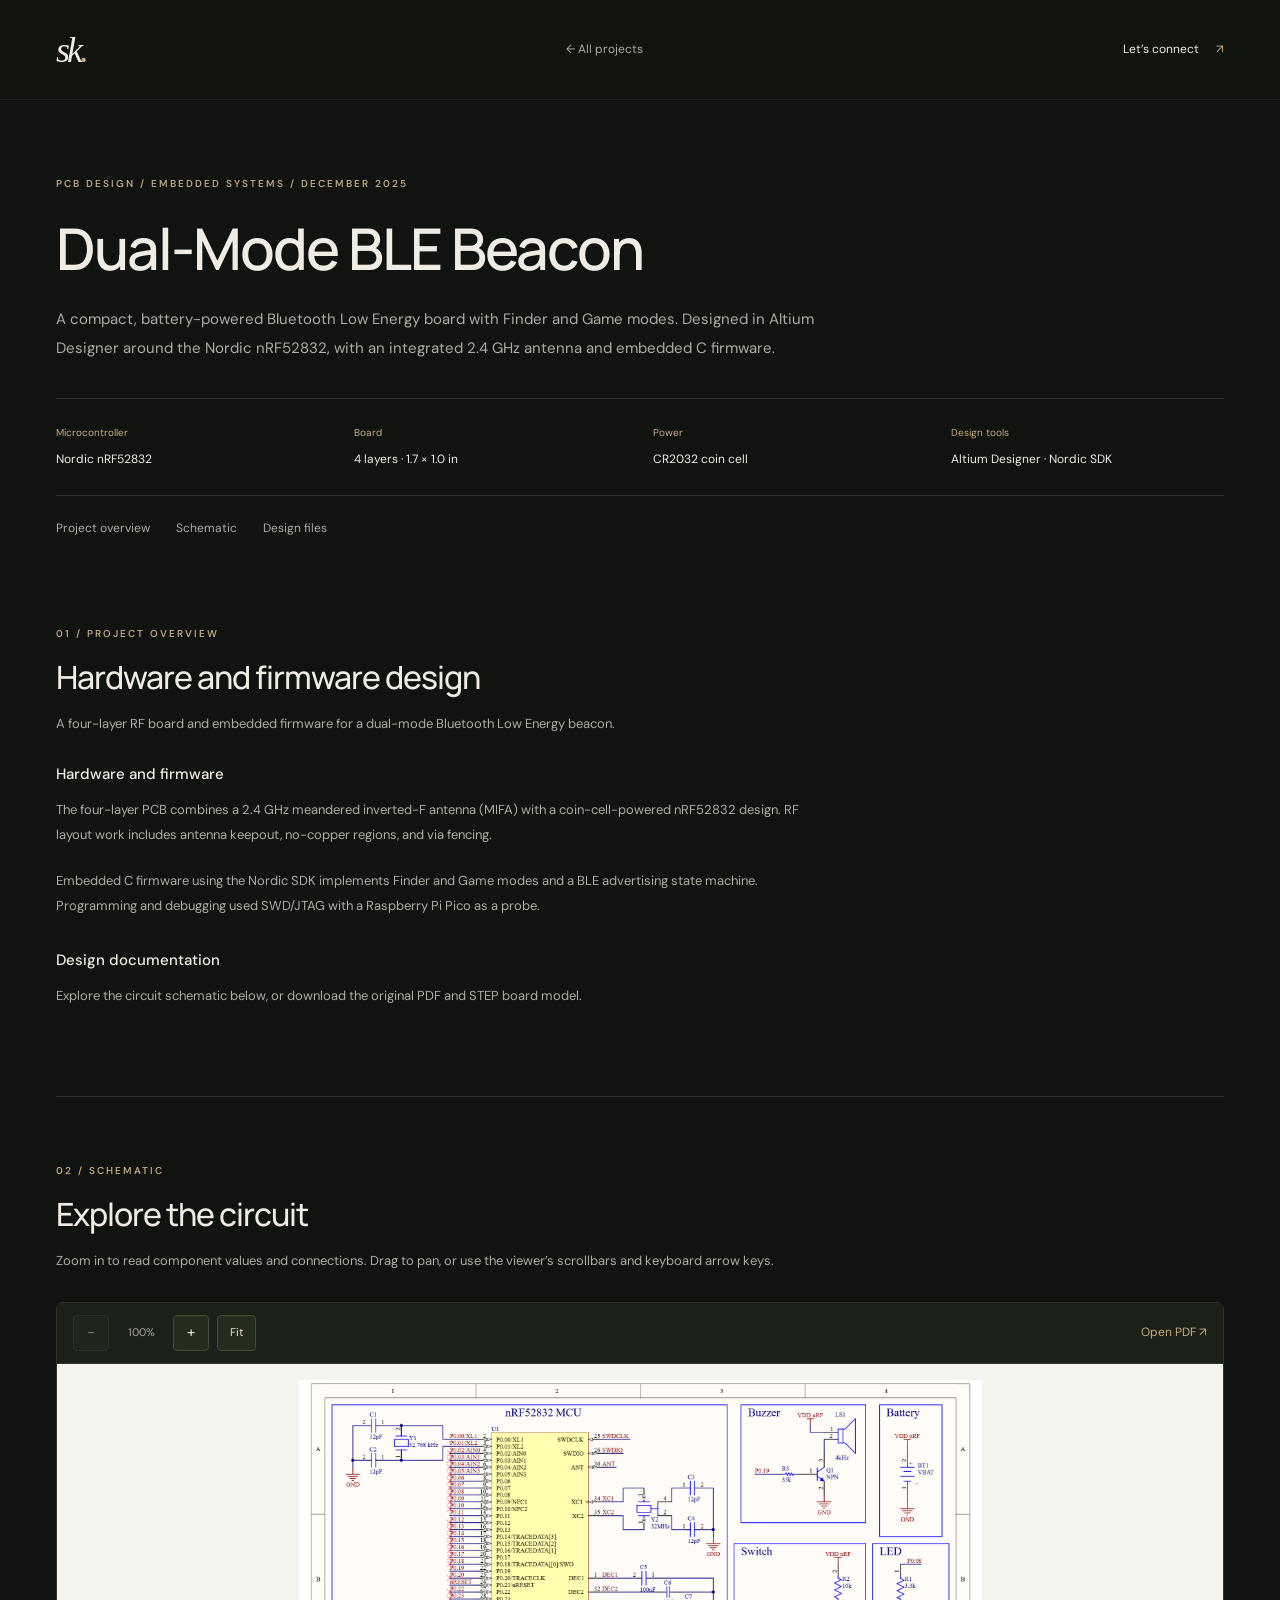
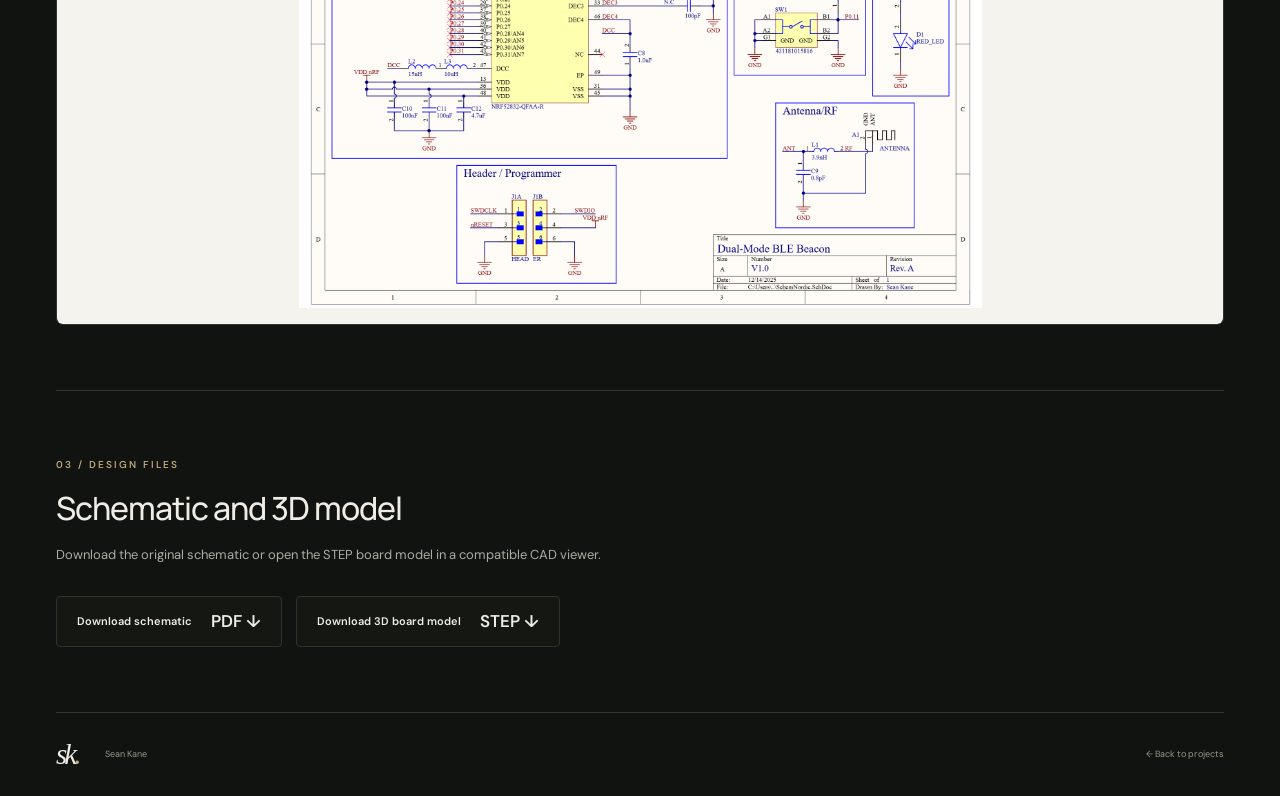
==== projects/ble-beacon.html @ f623063f "Publish revised About Me layout and BLE schematic viewer with design downloads" ====
<!doctype html>
<html lang="en">
<head>
  <meta charset="utf-8">
  <meta name="viewport" content="width=device-width,initial-scale=1">
  <meta name="theme-color" content="#111310">
  <meta name="description" content="Sean Kane: dual-mode BLE beacon hardware design, interactive circuit schematic, and downloadable STEP model.">
  <title>Dual-Mode BLE Beacon — Sean Kane</title>
  <link rel="icon" href="../assets/favicon.svg" type="image/svg+xml">
  <link rel="stylesheet" href="../styles.css?v=ble-preview-1">
  <link rel="stylesheet" href="ble-beacon.css">
  <script src="ble-beacon.js" defer></script>
</head>
<body class="project-page">
  <a class="skip-link" href="#main">Skip to content</a>
  <header class="site-header"><a class="wordmark" href="../index.html" aria-label="Sean Kane, home">sk<span>.</span></a><a class="back-link" href="../index.html#work">← All projects</a><a class="header-contact" href="mailto:sean.ryan.kane@gmail.com">Let’s connect <span aria-hidden="true">↗</span></a></header>
  <main id="main" class="section-shell">
    <section class="project-intro" aria-labelledby="project-title">
      <p class="eyebrow section-index">PCB design / Embedded systems / December 2025</p>
      <h1 id="project-title">Dual-Mode BLE Beacon</h1>
      <p>A compact, battery-powered Bluetooth Low Energy board with Finder and Game modes. Designed in Altium Designer around the Nordic nRF52832, with an integrated 2.4 GHz antenna and embedded C firmware.</p>
      <dl class="project-facts"><div><dt>Microcontroller</dt><dd>Nordic nRF52832</dd></div><div><dt>Board</dt><dd>4 layers · 1.7 × 1.0 in</dd></div><div><dt>Power</dt><dd>CR2032 coin cell</dd></div><div><dt>Design tools</dt><dd>Altium Designer · Nordic SDK</dd></div></dl>
      <nav class="project-nav" aria-label="Project sections"><a href="#board">Project overview</a><a href="#schematic">Schematic</a><a href="#files">Design files</a></nav>
    </section>
    <section id="board" class="project-section" aria-labelledby="board-title">
      <div class="project-section-heading"><p class="eyebrow section-index">01 / Project overview</p><h2 id="board-title">Hardware and firmware design</h2><p>A four-layer RF board and embedded firmware for a dual-mode Bluetooth Low Energy beacon.</p></div>
      <div class="board-overview overview-text">
        <div class="design-notes"><h3>Hardware and firmware</h3><p>The four-layer PCB combines a 2.4 GHz meandered inverted-F antenna (MIFA) with a coin-cell-powered nRF52832 design. RF layout work includes antenna keepout, no-copper regions, and via fencing.</p><p>Embedded C firmware using the Nordic SDK implements Finder and Game modes and a BLE advertising state machine. Programming and debugging used SWD/JTAG with a Raspberry Pi Pico as a probe.</p><h3>Design documentation</h3><p>Explore the circuit schematic below, or download the original PDF and STEP board model.</p></div>
      </div>
    </section>
    <section id="schematic" class="project-section" aria-labelledby="schematic-title">
      <div class="project-section-heading"><p class="eyebrow section-index">02 / Schematic</p><h2 id="schematic-title">Explore the circuit</h2><p>Zoom in to read component values and connections. Drag to pan, or use the viewer’s scrollbars and keyboard arrow keys.</p></div>
      <div class="schematic-viewer">
        <div class="viewer-toolbar"><div class="zoom-controls" role="group" aria-label="Schematic zoom"><button type="button" id="schematic-out" aria-label="Zoom out of schematic">−</button><output id="schematic-zoom" aria-live="polite">100%</output><button type="button" id="schematic-in" aria-label="Zoom into schematic">+</button><button type="button" id="schematic-fit">Fit</button></div><a href="../assets/ble-beacon/schematic.pdf" target="_blank" rel="noopener">Open PDF ↗</a></div>
        <div id="schematic-viewport" class="pan-viewport" tabindex="0" role="region" aria-label="Zoomable BLE beacon schematic"><div class="pan-stage"><img id="schematic-image" src="../assets/ble-beacon/schematic.png" alt="Complete BLE beacon electrical schematic. The PDF version is available above." loading="lazy" draggable="false"></div></div>
      </div>
    </section>
    <section id="files" class="project-section project-files" aria-labelledby="files-title"><div class="project-section-heading"><p class="eyebrow section-index">03 / Design files</p><h2 id="files-title">Schematic and 3D model</h2><p>Download the original schematic or open the STEP board model in a compatible CAD viewer.</p></div><div class="file-links"><a href="../assets/ble-beacon/schematic.pdf" download class="button button-secondary">Download schematic <span>PDF ↓</span></a><a href="../assets/ble-beacon/board.step" download class="button button-secondary">Download 3D board model <span>STEP ↓</span></a></div></section>
  </main>
  <footer class="site-footer section-shell"><a class="wordmark" href="../index.html" aria-label="Sean Kane, home">sk<span>.</span></a><span>Sean Kane</span><a class="footer-end" href="../index.html#work">← Back to projects</a></footer>
  <dialog id="image-dialog" class="image-dialog" aria-labelledby="image-caption"><div class="viewer-toolbar"><h2 id="image-caption"></h2><div class="zoom-controls" role="group" aria-label="Image zoom"><button type="button" id="image-out" aria-label="Zoom out of image">−</button><output id="image-zoom" aria-live="polite">100%</output><button type="button" id="image-in" aria-label="Zoom into image">+</button><button type="button" id="image-fit">Fit</button><button type="button" class="image-close" aria-label="Close image viewer">×</button></div></div><div id="image-viewport" class="pan-viewport" tabindex="0" role="region" aria-label="Zoomable project image"><div class="pan-stage"><img id="detail-image" alt="" draggable="false"></div></div><a id="original-image" target="_blank" rel="noopener">Open original image ↗</a></dialog>
</body>
</html>
---- styles.css ----
@import url('https://fonts.googleapis.com/css2?family=DM+Sans:wght@400;450;500;550;600;650;700&family=Manrope:wght@400;500;600;650;700;750;800&display=swap');

:root{color-scheme:dark;--bg:#111310;--surface:#181b17;--text:#eeece5;--muted:#aaaDA3;--gold:#c5ae82;--line:#30342b;--serif:Georgia,'Times New Roman',serif;--sans:'DM Sans',sans-serif;--heading:'Manrope',var(--sans)}
.hero #hero-title{font-size:clamp(52px,6.5vw,88px);letter-spacing:-3px;line-height:1.1}.hero-university{font-size:17px;color:var(--muted);margin-top:14px}.hero-focus{font-family:var(--heading);font-size:clamp(19px,2vw,25px);font-weight:500;line-height:1.45;letter-spacing:-.5px;color:var(--gold);margin-top:27px}
.about-portrait{position:relative;margin:30px 0 0;width:min(100%,350px);aspect-ratio:1;overflow:hidden;border:1px solid #c5ae8230;border-radius:7px;background:var(--surface)}.about-portrait img{display:block;width:100%;height:100%;object-fit:cover;object-position:50% 58%;filter:saturate(.6) brightness(.86);transform:scale(1.1)}.about-portrait::after{content:'';position:absolute;inset:0;pointer-events:none;background:linear-gradient(180deg,#11131008 55%,#11131065 100%);box-shadow:inset 0 0 35px #11131025}.experience-detail{margin-top:10px}.role-history{margin-top:18px;max-width:400px}.role-history summary{display:flex;align-items:center;gap:8px;width:fit-content;min-height:32px;cursor:pointer;list-style:none;font-size:11px;color:var(--muted)}.role-history summary::-webkit-details-marker{display:none}.role-history summary:hover{color:var(--gold)}.role-history summary svg{width:13px;height:13px;fill:none;stroke:currentColor;stroke-width:1.3;transition:transform .2s}.role-history[open] summary svg{transform:rotate(180deg)}.role-history ol{list-style:none;margin:13px 0 2px 5px;padding:0 0 0 19px;border-left:1px solid var(--line)}.role-history li{position:relative;display:flex;flex-wrap:wrap;justify-content:space-between;gap:4px 14px;margin-bottom:16px;font-size:11px;color:#c5c9bb}.role-history li:last-child{margin-bottom:0}.role-history li::before{content:'';position:absolute;left:-23px;top:7px;width:5px;height:5px;border-radius:50%;background:#8f8469;box-shadow:0 0 0 3px var(--bg)}.role-period{font-size:10px;color:var(--muted)}
*{box-sizing:border-box}html{scroll-behavior:smooth;scroll-padding-top:100px}body{margin:0;background:var(--bg);color:var(--text);font-family:var(--sans);font-size:15px;line-height:1.7;-webkit-font-smoothing:antialiased}button,a{-webkit-tap-highlight-color:transparent}a{color:inherit;text-decoration:none}button{font:inherit;color:inherit;cursor:pointer}button,a,summary{touch-action:manipulation}button{border:0}button:focus-visible,a:focus-visible,summary:focus-visible{outline:2px solid var(--gold);outline-offset:6px}::selection{background:#c5ae8240;color:#fff}h1,h2,h3,h4,p{margin:0}h1,h2,h3,h4{line-height:1.2}em{font-family:var(--serif);font-weight:400;color:var(--gold)}[hidden]{display:none!important}.section-shell{width:min(1180px,calc(100% - 112px));margin-inline:auto}.section-pad{padding-block:100px}.eyebrow{font-size:10px;font-weight:550;letter-spacing:2px;text-transform:uppercase}.section-index{color:var(--gold);margin-bottom:23px}.sr-only{position:absolute;width:1px;height:1px;padding:0;margin:-1px;overflow:hidden;clip:rect(0,0,0,0);white-space:nowrap;border:0}.skip-link{position:fixed;top:12px;left:12px;z-index:20;background:var(--gold);color:var(--bg);padding:12px 20px;transform:translateY(-160%)}.skip-link:focus{transform:translateY(0)}#particles{position:fixed;inset:0;width:100%;height:100%;pointer-events:none;z-index:-1}.site-header{height:100px;max-width:1400px;padding:0 56px;margin:auto;display:flex;align-items:center;justify-content:space-between;border-bottom:1px solid #30342b85;background:#111310e8}.wordmark{font-family:var(--serif);font-style:italic;font-size:36px;line-height:1;letter-spacing:-3px}.wordmark span{color:var(--gold)}.site-header nav{display:flex;gap:34px;margin-left:70px;font-size:12px;color:var(--muted)}.site-header nav a:hover,.header-contact:hover{color:var(--gold)}.header-contact{font-size:12px}.header-contact span{margin-left:14px;color:var(--gold)}
.hero{min-height:650px;display:grid;grid-template-columns:1.15fr 1fr;align-items:center;column-gap:20px;padding-top:76px}.hero-copy{position:relative;z-index:1;padding-bottom:38px}.hero .eyebrow{display:flex;align-items:center;font-size:9px;letter-spacing:1.7px;gap:10px;color:#c3c6ba;margin-bottom:28px}.status-dot{width:6px;height:6px;border-radius:50%;background:var(--gold);box-shadow:0 0 12px #c5ae8235}.eyebrow-divider{margin-inline:4px;color:#606456}h1{font-family:var(--heading);font-size:clamp(48px,5.5vw,77px);font-weight:550;line-height:1.13;letter-spacing:-4px}h1 em{font-size:1.13em;letter-spacing:-4px}.hero-description{margin-top:25px;max-width:445px;color:var(--muted);font-size:14px;line-height:1.9}.hero-actions{display:flex;flex-wrap:wrap;gap:10px;margin-top:33px}.button{display:inline-flex;justify-content:center;align-items:center;gap:19px;padding:12px 20px;border:1px solid var(--line);border-radius:4px;font-size:11px;font-weight:600;line-height:1.5;transition:background .2s,transform .2s,border-color .2s}.button:hover{transform:translateY(-2px);border-color:var(--gold)}.button-primary{background:var(--gold);color:#171910;border-color:var(--gold)}.button-primary:hover{background:#dbc69f}.button-secondary{background:#151713}.button svg{width:16px;height:16px;fill:none;stroke:currentColor;stroke-width:1.5}.button span{font-size:17px}.hero-art{align-self:center;margin-top:-20px;max-width:510px}.art-coordinates{display:flex;justify-content:space-between;color:#73796b;font-family:monospace;font-size:8px;letter-spacing:1.5px;margin-inline:25px}.art-coordinates span{font-size:7px}.chip-art{width:100%;display:block;margin-block:-8px}.art-caption{display:flex;align-items:center;justify-content:space-between;font-family:var(--serif);font-style:italic;font-size:15px;color:#959b8b;margin:0 25px}.tiny-cross{font-family:monospace;font-style:normal;font-size:19px;color:#646f58}.signal{animation:signal-pulse 5s ease-in-out infinite}.signal-two{animation-delay:2.5s}@keyframes signal-pulse{0%,100%{opacity:.2}50%{opacity:1}}.hero-bottom{grid-column:1/-1;align-self:end;display:flex;align-items:center;justify-content:space-between;border-top:1px solid var(--line);padding:24px 0;color:#919787;font-size:9px;letter-spacing:1.4px}.hero-bottom a{letter-spacing:.3px;font-size:11px;color:#c0c3b6}.hero-bottom a span{color:var(--gold);margin-left:19px}.hero-bottom a:hover{color:var(--gold)}
.section-heading{display:flex;align-items:end;justify-content:space-between;gap:30px}.section-heading h2,.about h2{font-family:var(--heading);font-weight:500;font-size:39px;letter-spacing:-1.8px}.section-heading>p{font-size:12px;line-height:1.8;color:var(--muted);padding-bottom:3px}.work{padding-top:87px}.filters{display:flex;gap:8px;margin:34px 0 26px}.filter{background:transparent;border:1px solid transparent;padding:7px 15px;border-radius:4px;color:var(--muted);font-size:10px}.filter span{font-size:8px;margin-left:8px;color:var(--gold)}.filter:hover{color:var(--text);background:#242820}.filter.active{border-color:#454b3d;background:#22271f;color:var(--text)}.project-grid{display:grid;grid-template-columns:1fr 1fr;gap:28px}.project-card{border:1px solid var(--line);border-radius:7px;overflow:hidden;background:#171a16;transition:border-color .2s,transform .25s}.project-card:hover{border-color:#636a55;transform:translateY(-3px)}.project-visual{height:260px;position:relative;overflow:hidden;border-bottom:1px solid var(--line)}.visual-label{position:absolute;left:23px;top:21px;font-family:monospace;font-size:8px;letter-spacing:1.6px;color:#a5ac97;z-index:1}.project-status{position:absolute;right:20px;top:18px;border:1px solid #71674a60;border-radius:30px;padding:3px 8px;color:#c6b38c;font-size:8px;background:#1c2018;z-index:1}.project-status:before{content:'';display:inline-block;width:4px;height:4px;background:var(--gold);border-radius:50%;margin-right:6px;vertical-align:middle}.convolution{background:radial-gradient(ellipse at center,#2d3221 0%,#1c2017 65%)}.convolution-diagram{height:215px;display:flex;align-items:center;justify-content:center;gap:24px;padding-top:33px}.matrix,.kernel,.output-matrix{display:grid;gap:4px;transform:rotate(-8deg)}.matrix{grid-template-columns:repeat(5,17px)}.matrix i{width:17px;height:17px;background:#56604080;border:1px solid #7c896148;border-radius:1px}.matrix i:nth-child(3n){background:#879b5970}.matrix i:nth-child(4n){background:#b9c68d75}.kernel{grid-template-columns:repeat(3,21px);transform:rotate(-8deg);border:1px solid #bda97b80;padding:7px;background:#bda97b08}.kernel i{font-family:monospace;font-style:normal;font-size:10px;text-align:center;height:21px;background:#bba2751c;color:#d0ba8e}.output-matrix{grid-template-columns:repeat(3,22px)}.output-matrix i{width:22px;height:22px;background:#bca47755;border:1px solid #bca47745;border-radius:1px}.output-matrix i:nth-child(2n){background:#bca47790}.diagram-operator{color:#b6b397;font-size:24px;font-family:var(--serif)}.visual-footer{position:absolute;bottom:20px;left:23px;right:23px;display:flex;justify-content:space-between;gap:8px;font-family:monospace;font-size:7px;color:#a5ac978f;letter-spacing:1.5px}.convolution .visual-footer{left:15%;right:13%}.signature{background:radial-gradient(ellipse at center,#24342d,#19251f)}.signature svg{position:absolute;top:47px;left:5%;width:90%;height:177px}.wave-label{position:absolute;bottom:18px;left:24px;right:24px;display:flex;justify-content:space-between;align-items:center;font-family:monospace;font-size:7px;letter-spacing:2px;color:#91a296}.wave-label span{font-family:var(--serif);font-size:18px;color:var(--gold)}.adder{background:radial-gradient(ellipse at center,#302b37,#211f26)}.adder>svg{width:100%;height:220px;margin-top:22px}.adder .visual-label,.adder .visual-footer{color:#b1a6bc}.beacon{background:radial-gradient(ellipse at center,#233e30,#17281f)}.beacon>svg{width:100%;height:250px;margin-top:12px}.project-body{padding:25px 25px 26px}.project-title-row{display:flex;justify-content:space-between;align-items:center;gap:15px}.project-title-row h3{font-family:var(--heading);font-size:17px;font-weight:600;letter-spacing:-.3px}.project-open{display:grid;place-items:center;flex:0 0 32px;height:32px;background:#24291f;border:1px solid #39422e;border-radius:50%;color:var(--gold);font-size:19px;transition:background .2s}.project-open:hover{background:#3a442f}.project-body>p{font-size:12px;line-height:1.85;color:var(--muted);margin:10px 28px 19px 0;min-height:44px}.tags{display:flex;flex-wrap:wrap;gap:7px}.tags span{font-size:9px;color:#b2b6a8;border:1px solid #343a2f;border-radius:3px;padding:3px 8px;line-height:1.5}.work-note{margin-top:18px;font-size:10px;color:#8e9485;text-align:right}
.about{display:grid;grid-template-columns:1fr 1fr;gap:75px;border-block:1px solid var(--line)}.about h2{font-size:42px;line-height:1.25}.record-note{display:flex;align-items:center;gap:17px;margin-top:45px}.mini-record{display:grid;place-items:center;width:60px;height:60px;border-radius:50%;background:repeating-radial-gradient(circle,#242821 0,#242821 1px,#161914 2px,#161914 4px);border:1px solid #353b2e;flex-shrink:0}.mini-record span{display:grid;place-items:center;width:22px;height:22px;background:var(--gold);border-radius:50%;font-family:var(--serif);font-style:italic;font-size:11px;color:#292b21;letter-spacing:-1px}.record-note p{font-size:11px;color:#c0c4b5}.record-note p span{display:block;font-size:10px;color:#919987;margin-top:3px}.about-copy>p{font-size:12px;color:var(--muted);line-height:1.95;margin-bottom:18px}.about-copy .about-lead{font-size:17px;color:var(--text);line-height:1.7;margin-bottom:19px}.skill-groups{display:grid;grid-template-columns:1fr 1fr;gap:20px;padding-top:14px;margin-top:27px;border-top:1px solid var(--line)}.skill-groups h3{font-size:10px;font-weight:500;color:var(--gold);margin-bottom:10px}.skill-groups p{font-size:10px;color:#b5baab;line-height:2}.coursework{border-top:1px solid var(--line);margin-top:26px;padding-top:16px}.coursework summary{cursor:pointer;font-size:11px;color:#d0d2c8;list-style:none;display:flex;justify-content:space-between;align-items:center}.coursework summary::-webkit-details-marker{display:none}.coursework summary span{font-size:18px;color:var(--gold)}.coursework[open] summary span{transform:rotate(45deg)}.coursework p{font-size:12px;color:var(--muted);margin-top:15px;line-height:1.8}.experience-list{margin-top:45px}.experience-item{display:grid;grid-template-columns:1fr 1.2fr;gap:60px;border-top:1px solid var(--line);padding-block:31px}.experience-org{display:flex;gap:25px}.experience-number{font-family:monospace;font-size:10px;color:#7d8773;padding-top:5px}.experience-org h3{font-size:17px;font-weight:500;line-height:1.5}.experience-org h3 span{display:block;color:#92998a;font-size:10px;font-weight:400;margin-top:7px}.experience-item h4{font-size:12px;font-weight:500;margin:5px 0 11px}.experience-item p{font-size:12px;line-height:1.9;color:var(--muted);max-width:520px}.experience-item .tags{margin-top:17px}.contact{border-top:1px solid var(--line);text-align:center;position:relative;padding-block:91px 95px;background:radial-gradient(ellipse at 50% 90%,#33372128,transparent 70%)}.contact h2{font-family:var(--heading);font-size:49px;letter-spacing:-2px;font-weight:500;line-height:1.2}.contact>p:not(.eyebrow){font-size:12px;color:var(--muted);margin:25px 0}.contact-email{display:inline-flex;align-items:center;gap:28px;font-size:20px;letter-spacing:-.5px;color:var(--gold);padding-bottom:9px;border-bottom:1px solid #c5ae8250}.contact-email:hover{color:#ebd6ac}.contact-email span{font-size:26px}.contact-links{display:flex;justify-content:center;gap:27px;margin-top:28px;color:#c5c9bb;font-size:11px}.contact-links a:hover{color:var(--gold)}.site-footer{border-top:1px solid var(--line);padding-block:27px;display:flex;align-items:center;gap:27px;font-size:9px;color:#939b88}.site-footer .wordmark{font-size:29px;color:var(--text)}.footer-end{margin-left:auto;display:flex;align-items:center;gap:22px}#motion-toggle{font-size:9px;background:transparent;border:1px solid var(--line);border-radius:3px;padding:5px 9px;color:#b9beaf}.motion-paused .signal{animation-play-state:paused}dialog{color:var(--text);background:#1b1f18;border:1px solid #59614c;border-radius:12px;width:min(620px,calc(100% - 32px));max-height:85vh;padding:0;box-shadow:0 20px 100px #0008}dialog::backdrop{background:#070a07c9;backdrop-filter:blur(6px)}.dialog-content{padding:45px;position:relative}.dialog-close{position:absolute;right:15px;top:10px;background:transparent;font-size:29px;color:var(--muted);width:40px;height:40px}.dialog-content .eyebrow{color:var(--gold);margin-bottom:18px}.dialog-content h2{font-family:var(--heading);font-size:30px;font-weight:500;letter-spacing:-1px;margin-bottom:22px}.dialog-content p{font-size:13px;color:var(--muted);line-height:1.9}.dialog-content h3{font-size:12px;color:var(--gold);margin:25px 0 10px}.dialog-content .button{margin-top:30px}.dialog-content .project-state{font-size:10px;margin-bottom:20px;color:var(--gold)}body:has(dialog[open]){overflow:hidden}
@media(min-width:1500px){.hero{min-height:730px}.hero-art{max-width:550px}.project-visual{height:285px}.convolution-diagram{height:240px}.signature svg{top:58px}.adder>svg{height:245px}.beacon>svg{height:270px}}
@media(max-width:1050px){.section-shell{width:calc(100% - 72px)}.site-header{padding-inline:36px}.hero{column-gap:0;min-height:620px}h1{font-size:59px;letter-spacing:-3px}.hero .eyebrow{font-size:8px;letter-spacing:1px;gap:7px}.hero-actions{gap:7px}.button{padding:11px 15px;gap:13px}.section-heading h2{font-size:34px}.about{gap:45px}.about h2{font-size:36px}.convolution-diagram{gap:17px}.matrix{grid-template-columns:repeat(5,14px)}.matrix i{width:14px;height:14px}.project-title-row h3{font-size:15px}.project-visual{height:240px}.project-body{padding:20px}.visual-label{font-size:7px;left:20px;letter-spacing:1px}.convolution-diagram{height:195px}.beacon>svg{height:225px}.adder>svg{height:205px}.signature svg{top:41px;height:160px}.experience-item{gap:40px}.art-coordinates{font-size:7px;letter-spacing:.7px}}
@media(max-width:760px){.section-shell{width:calc(100% - 40px)}.section-pad{padding-block:65px}.site-header{height:78px;padding-inline:24px}.site-header nav{gap:20px;margin-left:0;font-size:11px}.header-contact{font-size:0}.header-contact span{font-size:21px;margin-left:0}.wordmark{font-size:32px}.hero{padding-top:52px;grid-template-columns:1fr;min-height:auto}.hero-copy{padding-bottom:0}.hero .eyebrow{font-size:8px;letter-spacing:1.15px;margin-bottom:25px}h1{font-size:clamp(49px,10vw,74px);letter-spacing:-3px}.hero-description{font-size:13px;max-width:420px;margin-top:24px}.hero-actions{margin-top:26px;gap:10px}.button{font-size:11px;padding:12px 17px}.hero-art{width:100%;max-width:400px;margin:38px auto 30px}.chip-art{margin-block:-16px}.art-coordinates{margin-inline:20px}.art-caption{font-size:13px}.hero-bottom{padding-block:21px}.hero-bottom>span{font-size:7px;letter-spacing:.7px}.hero-bottom a{font-size:10px}.hero-bottom a span{margin-left:8px}.section-heading{align-items:start;flex-direction:column;gap:18px}.section-heading h2,.about h2{font-size:34px;letter-spacing:-1.4px}.section-heading>p{font-size:12px}.desktop-break{display:none}.section-index{font-size:9px;margin-bottom:17px}.filters{margin-top:27px;gap:3px;flex-wrap:wrap}.filter{padding:7px 11px;font-size:10px}.project-grid{gap:22px;grid-template-columns:1fr}.project-visual{height:260px}.project-body{padding:22px}.project-title-row h3{font-size:17px}.project-body>p{min-height:auto;margin-right:0;font-size:12px}.convolution-diagram{height:220px;gap:24px}.matrix{grid-template-columns:repeat(5,17px)}.matrix i{width:17px;height:17px}.signature svg{top:45px;height:180px}.beacon>svg{height:250px}.adder>svg{height:225px}.visual-label{font-size:8px}.about{grid-template-columns:1fr;gap:34px}.record-note{margin-top:25px}.about-copy .about-lead{font-size:17px}.about-copy>p{font-size:13px}.skill-groups p{font-size:11px}.experience-list{margin-top:30px}.experience-item{grid-template-columns:1fr;gap:21px;padding-block:28px}.experience-item>div:last-child{padding-left:39px}.experience-org{gap:25px}.experience-org h3{font-size:18px}.experience-org h3 span{margin-top:2px}.experience-item h4{font-size:13px}.contact h2{font-size:36px;letter-spacing:-1.5px}.contact-email{font-size:17px;gap:18px}.site-footer{flex-wrap:wrap;gap:18px;padding-block:24px}.footer-end{width:100%;margin-left:0;justify-content:space-between}.dialog-content{padding:40px 25px 28px}.dialog-content h2{font-size:26px}}
@media(max-width:380px){.hero .eyebrow{font-size:7px;gap:5px}.button{padding:11px 12px;gap:10px}.hero-bottom>span{font-size:6px}.convolution-diagram{gap:15px}.matrix{grid-template-columns:repeat(5,14px)}.matrix i{width:14px;height:14px}.kernel{grid-template-columns:repeat(3,17px)}.project-title-row h3{font-size:15px}.contact-email{font-size:15px}.skill-groups{gap:12px}}
@media(prefers-reduced-motion:reduce){html{scroll-behavior:auto}*,*::before,*::after{animation:none!important;transition:none!important}}
@media(max-width:760px){.convolution-diagram{gap:14px}.matrix{grid-template-columns:repeat(5,14px)}.matrix i{width:14px;height:14px}.kernel{grid-template-columns:repeat(3,17px)}}
@media(max-width:380px){.convolution-diagram{gap:10px}.matrix{grid-template-columns:repeat(5,12px)}.matrix i{width:12px;height:12px}.kernel{grid-template-columns:repeat(3,15px)}.output-matrix{grid-template-columns:repeat(3,18px)}.output-matrix i{width:18px;height:18px}}
.project-visual{container-type:inline-size}
@container(max-width:450px){.convolution-diagram{gap:12px}.matrix{grid-template-columns:repeat(5,12px)}.matrix i{width:12px;height:12px}.kernel{grid-template-columns:repeat(3,15px)}.output-matrix{grid-template-columns:repeat(3,18px)}.output-matrix i{width:18px;height:18px}.diagram-operator{font-size:20px}}
@container(max-width:320px){.convolution-diagram{gap:8px}.matrix{grid-template-columns:repeat(5,10px)}.matrix i{width:10px;height:10px}.kernel{grid-template-columns:repeat(3,12px)}.output-matrix{grid-template-columns:repeat(3,15px)}.output-matrix i{width:15px;height:15px}}
@media(max-width:760px){.site-header nav{gap:14px;font-size:10px}.hero-university{font-size:16px}.hero-focus{margin-top:23px}}
.experience-item .position-period{font-size:10px;color:var(--muted);margin:-3px 0 12px}.experience-item .role-history p{flex-basis:100%;font-size:11px;line-height:1.8;margin-top:3px}
.experience{border-top:1px solid var(--line)}
.skip-link{opacity:0;pointer-events:none}.skip-link:focus{opacity:1;pointer-events:auto}
.about{display:grid;grid-template-columns:minmax(0,1fr) minmax(280px,400px);grid-template-areas:"title ." "copy portrait";align-items:start;gap:28px 64px;border-bottom:0}
.about>.about-title{grid-area:title}
.about>.about-copy{grid-area:copy;min-width:0;margin:0}
.about-portrait{grid-area:portrait;width:100%;margin:0}
.about-portrait img{filter:none}
.about-portrait::after{display:none}
.about-tools{margin-top:26px;padding-top:20px;border-top:1px solid var(--line)}
.about-tools h3{font-size:12px;font-weight:500;color:var(--gold)}
.about-tools ul{display:grid;grid-template-columns:repeat(2,minmax(0,1fr));gap:8px 24px;margin:16px 0 0;padding:0;list-style:none}
.about-tools li{font-size:12px;color:var(--muted);line-height:1.7}
@media(max-width:1050px){.about{grid-template-columns:minmax(0,1fr) minmax(240px,320px);gap:28px 40px}}
@media(max-width:760px){.about{grid-template-columns:minmax(0,1fr);grid-template-areas:"title" "portrait" "copy";gap:24px}.about-portrait{width:min(100%,360px);justify-self:center}.about-tools ul{gap:8px 16px}}
.project-grid{grid-template-columns:repeat(3,minmax(0,1fr));gap:22px}
.project-meta{display:flex;justify-content:space-between;align-items:center;gap:12px;font-size:8px;letter-spacing:1px;color:var(--gold);margin-bottom:18px}
.project-meta span{letter-spacing:0;font-size:9px;color:var(--muted)}
.project-grid .project-title-row h3{font-size:16px}
.project-grid .project-body>p{margin-right:0}
.beacon-project{grid-column:1/-1;display:grid;grid-template-columns:minmax(0,1fr) minmax(0,1fr);align-items:center}
.beacon-project-image{display:flex;align-items:center;justify-content:center;height:320px;padding:20px;background:#20271c;border-right:1px solid var(--line)}
.beacon-project-image img{display:block;width:100%;height:100%;object-fit:contain}
.beacon-project .project-body{padding:35px 40px}
.beacon-project .project-title-row h3{font-size:25px}
.beacon-project .project-body>p{font-size:13px;margin-block:18px 22px}
.project-read{display:inline-flex;align-items:center;gap:20px;font-size:12px;color:var(--gold);margin-top:28px}
.project-read:hover,.project-title-row h3 a:hover{color:#ead5ac}
@media(max-width:1050px){.project-grid{grid-template-columns:repeat(2,minmax(0,1fr))}.beacon-project .project-body{padding:28px}}
@media(max-width:760px){.project-grid{grid-template-columns:minmax(0,1fr)}.beacon-project{grid-template-columns:minmax(0,1fr)}.beacon-project-image{height:280px;border-right:0;border-bottom:1px solid var(--line)}.beacon-project .project-body{padding:24px}.beacon-project .project-title-row h3{font-size:22px}}
---- projects/ble-beacon.css ----
.project-intro{padding:75px 0 0}.project-intro h1{font-size:clamp(36px,4.5vw,62px);letter-spacing:-2px;line-height:1.15}.project-intro>p:not(.eyebrow){max-width:760px;color:var(--muted);margin-top:24px;font-size:15px;line-height:1.9}.back-link{font-size:12px;color:var(--muted)}.back-link:hover{color:var(--gold)}.project-facts{display:grid;grid-template-columns:repeat(4,minmax(0,1fr));gap:25px;margin:36px 0 0;padding:25px 0;border-block:1px solid var(--line)}.project-facts dt{font-size:10px;color:var(--gold);margin-bottom:8px}.project-facts dd{margin:0;font-size:12px}.project-nav{display:flex;flex-wrap:wrap;gap:12px 26px;padding:22px 0;font-size:12px;color:var(--muted)}.project-nav a:hover{color:var(--gold)}.project-section{padding:65px 0;border-bottom:1px solid var(--line);scroll-margin-top:20px}.project-section-heading{margin-bottom:28px}.project-section-heading .section-index{margin-bottom:16px}.project-section-heading h2{font-family:var(--heading);font-size:32px;font-weight:500;letter-spacing:-1px}.project-section-heading>p:last-child{font-size:13px;color:var(--muted);line-height:1.9;margin-top:16px;max-width:760px}.board-overview{display:grid;grid-template-columns:minmax(0,1fr) minmax(0,1fr);gap:48px;align-items:center}.design-notes h3{font-size:15px;font-weight:500;margin-bottom:15px}.design-notes p{font-size:13px;color:var(--muted);line-height:1.9;margin-bottom:22px}.design-notes h3:not(:first-child){margin-top:32px}.evidence-grid{display:grid;grid-template-columns:repeat(2,minmax(0,1fr));gap:28px}.evidence-card{margin:0;background:#171a16;border:1px solid var(--line);border-radius:7px;overflow:hidden}.image-open{position:relative;display:flex;align-items:center;justify-content:center;width:100%;height:470px;padding:25px;background:#1d211a;cursor:zoom-in}.image-open img{display:block;width:100%;height:100%;object-fit:contain}.image-open:hover{background:#242a20}.image-open:focus-visible{outline-offset:-4px}.image-affordance{position:absolute;right:12px;bottom:12px;padding:5px 10px;border-radius:3px;background:#111310e8;border:1px solid var(--line);font-size:10px;color:var(--text)}.evidence-card figcaption{padding:16px 20px;font-size:11px;color:var(--muted)}.hardware-photo{background:#151713}.file-links{display:flex;flex-wrap:wrap;gap:14px}.project-files{border-bottom:0}.viewer-toolbar{display:flex;align-items:center;justify-content:space-between;flex-wrap:wrap;gap:12px;padding:12px 16px;background:#1b2018;border-bottom:1px solid var(--line)}.viewer-toolbar a{font-size:12px;color:var(--gold)}.zoom-controls{display:flex;align-items:center;gap:8px}.zoom-controls button{min-width:36px;min-height:36px;border:1px solid #434c39;border-radius:4px;background:#242c1e;font-size:15px}.zoom-controls button:disabled{opacity:.45;cursor:default}.zoom-controls output{min-width:48px;font-size:11px;text-align:center;color:var(--muted)}.zoom-controls button[id$="fit"]{padding-inline:12px;font-size:11px}.schematic-viewer{border:1px solid var(--line);border-radius:7px;overflow:hidden}.pan-viewport{position:relative;overflow:auto;height:560px;background:#f4f3ee;cursor:grab;overscroll-behavior:contain}.pan-viewport.dragging{cursor:grabbing;user-select:none}.pan-viewport:focus-visible{outline:2px solid var(--gold);outline-offset:-3px}.pan-stage{position:relative;min-width:100%;min-height:100%;display:flex;align-items:center;justify-content:center}.pan-stage img{display:block;max-width:none;flex-shrink:0;user-select:none}.image-dialog{width:min(1150px,calc(100% - 32px));max-width:1150px;max-height:94dvh;border-radius:8px;background:var(--bg);padding:0;overflow:hidden}.image-dialog .viewer-toolbar h2{font-family:var(--sans);font-size:13px;font-weight:500;line-height:1.5;max-width:520px}.image-dialog .pan-viewport{height:70dvh;background:#20241c}.image-dialog>a{display:block;padding:12px 16px;font-size:11px;color:var(--gold);border-top:1px solid var(--line)}.image-close{margin-left:8px;font-size:23px!important}
.overview-text{grid-template-columns:minmax(0,760px)}
@media(max-width:760px){.project-intro{padding-top:48px}.project-facts{grid-template-columns:repeat(2,minmax(0,1fr));gap:22px}.project-intro h1{font-size:37px}.project-intro>p:not(.eyebrow){font-size:13px}.project-section{padding:45px 0}.project-section-heading h2{font-size:28px}.board-overview{grid-template-columns:1fr;gap:26px}.evidence-grid{grid-template-columns:1fr;gap:22px}.image-open{height:420px;padding:20px}.pan-viewport{height:430px}.viewer-toolbar{padding:10px;gap:10px}.image-dialog{width:calc(100% - 16px)}.image-dialog .viewer-toolbar{align-items:flex-start}.image-dialog .viewer-toolbar h2{font-size:12px;max-width:100%}.image-dialog .pan-viewport{height:65dvh}.project-nav{gap:10px 20px;font-size:11px}.file-links{flex-direction:column;align-items:flex-start}}
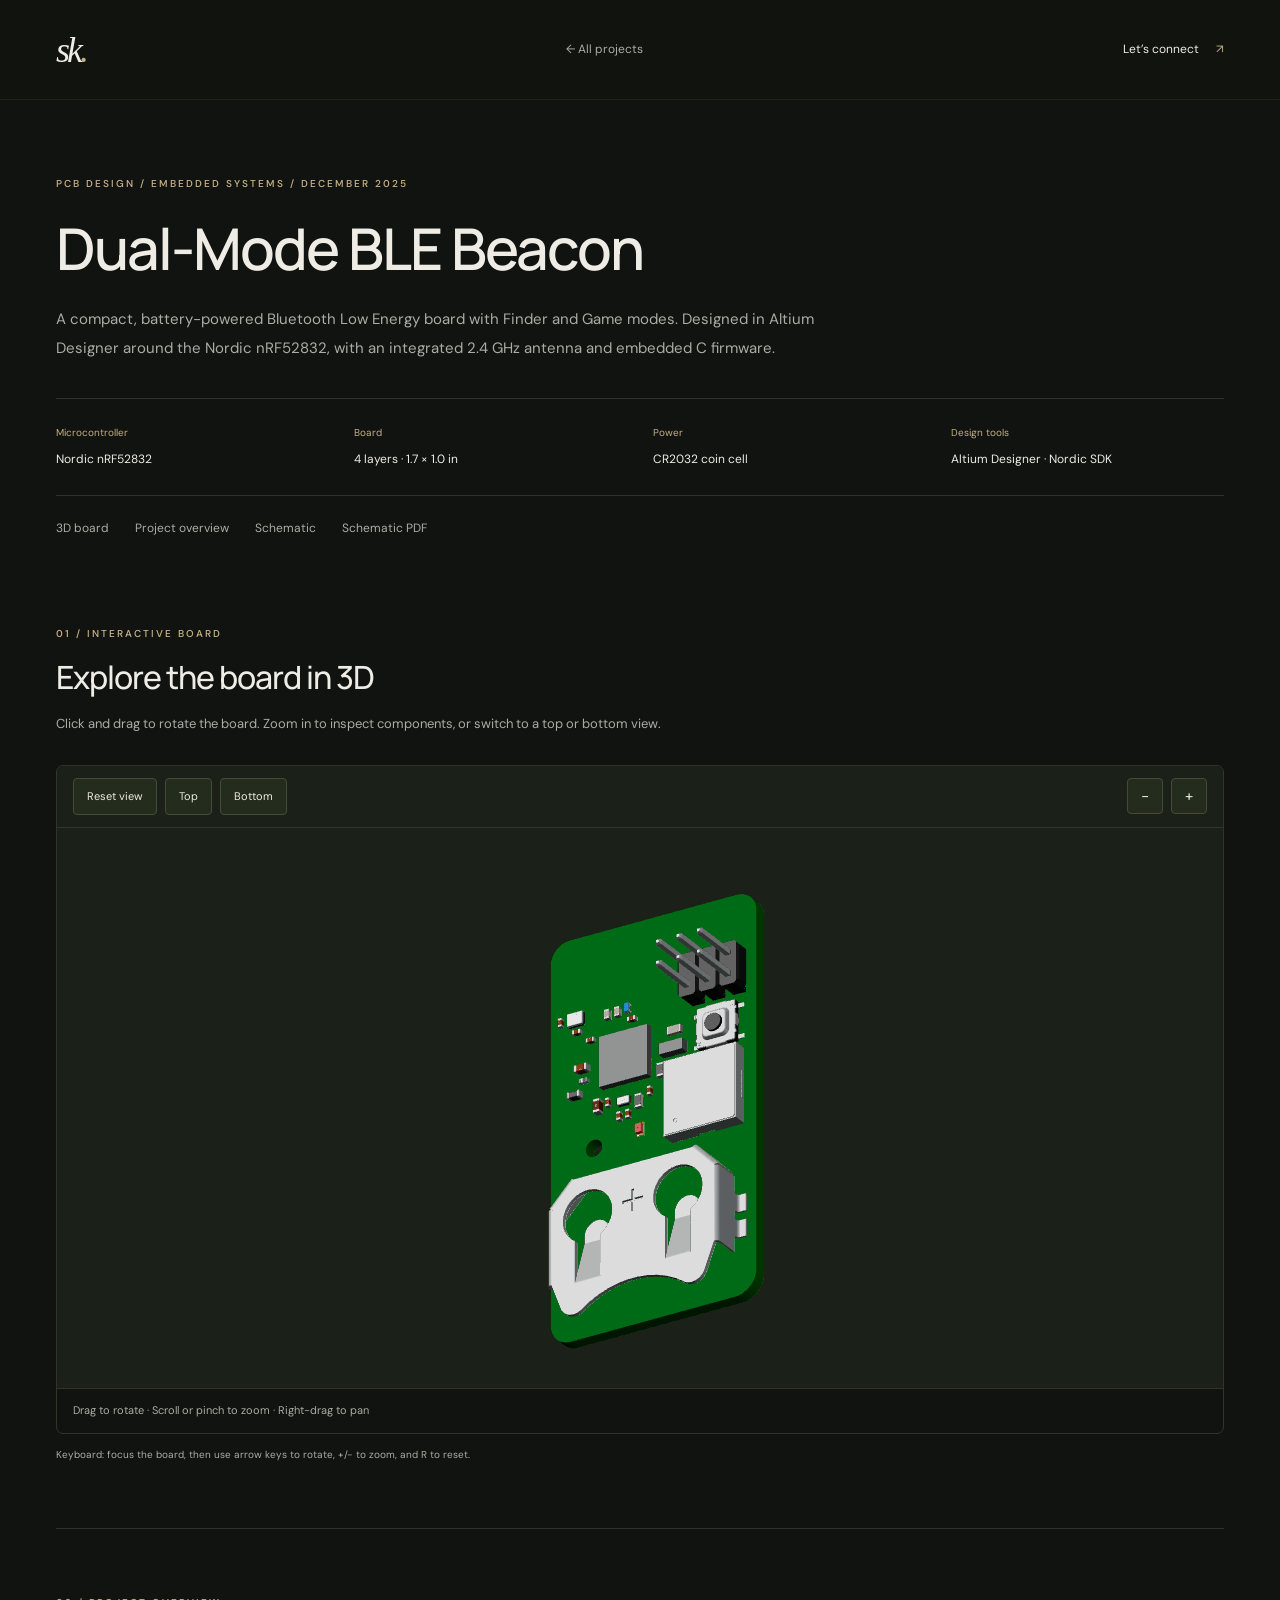
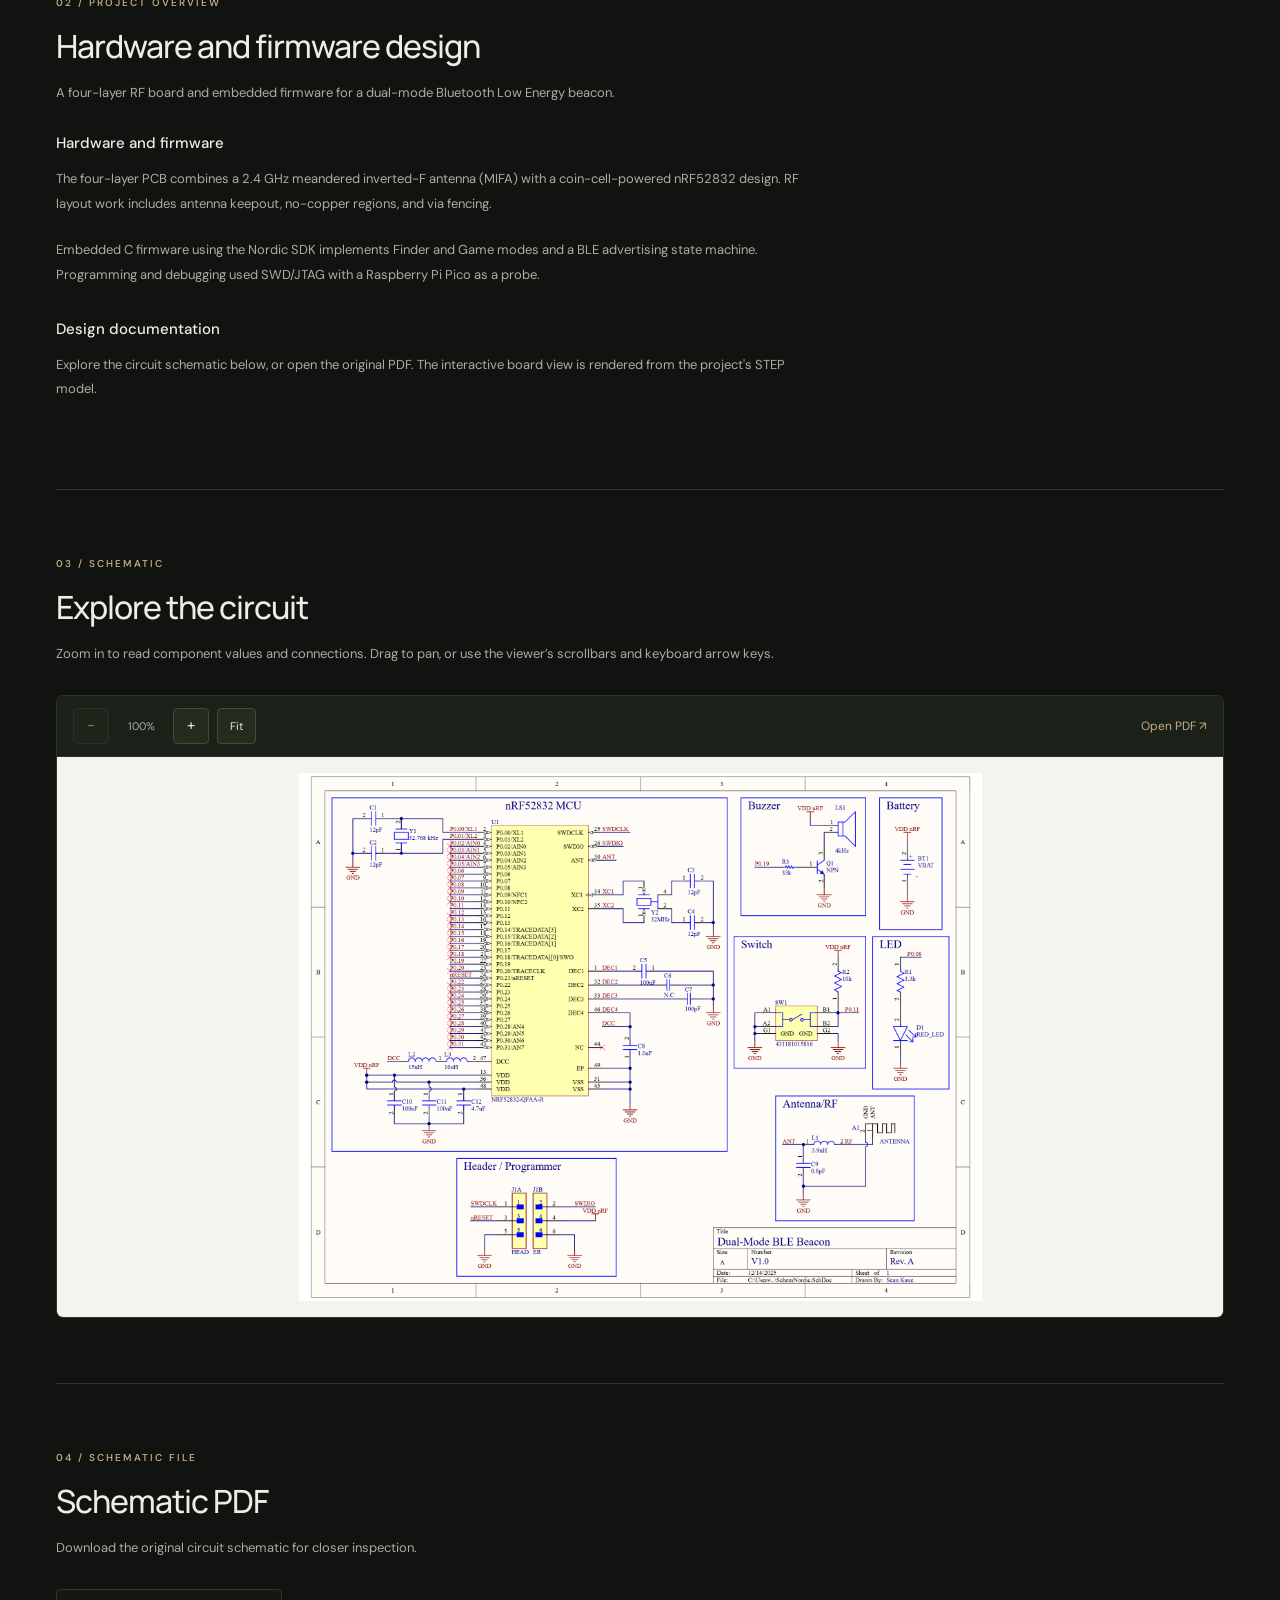
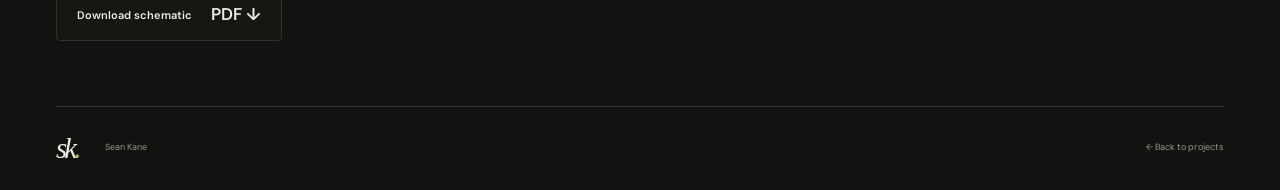
==== commit 6208c475: "Show BLE board preview and interactive 3D model with mouse and touch controls" ====
--- a/projects/ble-beacon.html
+++ b/projects/ble-beacon.html
@@ -4,12 +4,14 @@
   <meta charset="utf-8">
   <meta name="viewport" content="width=device-width,initial-scale=1">
   <meta name="theme-color" content="#111310">
-  <meta name="description" content="Sean Kane: dual-mode BLE beacon hardware design, interactive circuit schematic, and downloadable STEP model.">
+  <meta name="description" content="Explore Sean Kane's dual-mode BLE beacon board in 3D, rotate and zoom the hardware, and inspect the circuit schematic.">
   <title>Dual-Mode BLE Beacon — Sean Kane</title>
   <link rel="icon" href="../assets/favicon.svg" type="image/svg+xml">
   <link rel="stylesheet" href="../styles.css?v=ble-preview-1">
   <link rel="stylesheet" href="ble-beacon.css">
   <script src="ble-beacon.js" defer></script>
+  <script type="importmap">{"imports":{"three":"../assets/vendor/three/three.module.min.js"}}</script>
+  <script type="module" src="board-viewer.js"></script>
 </head>
 <body class="project-page">
   <a class="skip-link" href="#main">Skip to content</a>
@@ -20,22 +22,31 @@
       <h1 id="project-title">Dual-Mode BLE Beacon</h1>
       <p>A compact, battery-powered Bluetooth Low Energy board with Finder and Game modes. Designed in Altium Designer around the Nordic nRF52832, with an integrated 2.4 GHz antenna and embedded C firmware.</p>
       <dl class="project-facts"><div><dt>Microcontroller</dt><dd>Nordic nRF52832</dd></div><div><dt>Board</dt><dd>4 layers · 1.7 × 1.0 in</dd></div><div><dt>Power</dt><dd>CR2032 coin cell</dd></div><div><dt>Design tools</dt><dd>Altium Designer · Nordic SDK</dd></div></dl>
-      <nav class="project-nav" aria-label="Project sections"><a href="#board">Project overview</a><a href="#schematic">Schematic</a><a href="#files">Design files</a></nav>
+      <nav class="project-nav" aria-label="Project sections"><a href="#model">3D board</a><a href="#board">Project overview</a><a href="#schematic">Schematic</a><a href="#files">Schematic PDF</a></nav>
+    </section>
+    <section id="model" class="project-section" aria-labelledby="model-title">
+      <div class="project-section-heading"><p class="eyebrow section-index">01 / Interactive board</p><h2 id="model-title">Explore the board in 3D</h2><p>Click and drag to rotate the board. Zoom in to inspect components, or switch to a top or bottom view.</p></div>
+      <div class="model-viewer">
+        <div class="viewer-toolbar"><div class="model-presets" role="group" aria-label="Board viewing angle"><button type="button" data-model-view="isometric">Reset view</button><button type="button" data-model-view="top">Top</button><button type="button" data-model-view="bottom">Bottom</button></div><div class="zoom-controls" role="group" aria-label="3D board zoom"><button type="button" data-model-zoom="0.8" aria-label="Zoom out of board">−</button><button type="button" data-model-zoom="1.25" aria-label="Zoom into board">+</button></div></div>
+        <div id="board-model" class="board-model"><img class="model-poster" src="../assets/ble-beacon/board-overview.png" alt="Top view of the populated BLE beacon board" width="600" height="1100"></div>
+        <p id="model-status" class="model-status" role="status">Loading interactive board…</p>
+      </div>
+      <p class="model-keyboard">Keyboard: focus the board, then use arrow keys to rotate, +/− to zoom, and R to reset.</p>
     </section>
     <section id="board" class="project-section" aria-labelledby="board-title">
-      <div class="project-section-heading"><p class="eyebrow section-index">01 / Project overview</p><h2 id="board-title">Hardware and firmware design</h2><p>A four-layer RF board and embedded firmware for a dual-mode Bluetooth Low Energy beacon.</p></div>
+      <div class="project-section-heading"><p class="eyebrow section-index">02 / Project overview</p><h2 id="board-title">Hardware and firmware design</h2><p>A four-layer RF board and embedded firmware for a dual-mode Bluetooth Low Energy beacon.</p></div>
       <div class="board-overview overview-text">
-        <div class="design-notes"><h3>Hardware and firmware</h3><p>The four-layer PCB combines a 2.4 GHz meandered inverted-F antenna (MIFA) with a coin-cell-powered nRF52832 design. RF layout work includes antenna keepout, no-copper regions, and via fencing.</p><p>Embedded C firmware using the Nordic SDK implements Finder and Game modes and a BLE advertising state machine. Programming and debugging used SWD/JTAG with a Raspberry Pi Pico as a probe.</p><h3>Design documentation</h3><p>Explore the circuit schematic below, or download the original PDF and STEP board model.</p></div>
+        <div class="design-notes"><h3>Hardware and firmware</h3><p>The four-layer PCB combines a 2.4 GHz meandered inverted-F antenna (MIFA) with a coin-cell-powered nRF52832 design. RF layout work includes antenna keepout, no-copper regions, and via fencing.</p><p>Embedded C firmware using the Nordic SDK implements Finder and Game modes and a BLE advertising state machine. Programming and debugging used SWD/JTAG with a Raspberry Pi Pico as a probe.</p><h3>Design documentation</h3><p>Explore the circuit schematic below, or open the original PDF. The interactive board view is rendered from the project's STEP model.</p></div>
       </div>
     </section>
     <section id="schematic" class="project-section" aria-labelledby="schematic-title">
-      <div class="project-section-heading"><p class="eyebrow section-index">02 / Schematic</p><h2 id="schematic-title">Explore the circuit</h2><p>Zoom in to read component values and connections. Drag to pan, or use the viewer’s scrollbars and keyboard arrow keys.</p></div>
+      <div class="project-section-heading"><p class="eyebrow section-index">03 / Schematic</p><h2 id="schematic-title">Explore the circuit</h2><p>Zoom in to read component values and connections. Drag to pan, or use the viewer’s scrollbars and keyboard arrow keys.</p></div>
       <div class="schematic-viewer">
         <div class="viewer-toolbar"><div class="zoom-controls" role="group" aria-label="Schematic zoom"><button type="button" id="schematic-out" aria-label="Zoom out of schematic">−</button><output id="schematic-zoom" aria-live="polite">100%</output><button type="button" id="schematic-in" aria-label="Zoom into schematic">+</button><button type="button" id="schematic-fit">Fit</button></div><a href="../assets/ble-beacon/schematic.pdf" target="_blank" rel="noopener">Open PDF ↗</a></div>
         <div id="schematic-viewport" class="pan-viewport" tabindex="0" role="region" aria-label="Zoomable BLE beacon schematic"><div class="pan-stage"><img id="schematic-image" src="../assets/ble-beacon/schematic.png" alt="Complete BLE beacon electrical schematic. The PDF version is available above." loading="lazy" draggable="false"></div></div>
       </div>
     </section>
-    <section id="files" class="project-section project-files" aria-labelledby="files-title"><div class="project-section-heading"><p class="eyebrow section-index">03 / Design files</p><h2 id="files-title">Schematic and 3D model</h2><p>Download the original schematic or open the STEP board model in a compatible CAD viewer.</p></div><div class="file-links"><a href="../assets/ble-beacon/schematic.pdf" download class="button button-secondary">Download schematic <span>PDF ↓</span></a><a href="../assets/ble-beacon/board.step" download class="button button-secondary">Download 3D board model <span>STEP ↓</span></a></div></section>
+    <section id="files" class="project-section project-files" aria-labelledby="files-title"><div class="project-section-heading"><p class="eyebrow section-index">04 / Schematic file</p><h2 id="files-title">Schematic PDF</h2><p>Download the original circuit schematic for closer inspection.</p></div><div class="file-links"><a href="../assets/ble-beacon/schematic.pdf" download class="button button-secondary">Download schematic <span>PDF ↓</span></a></div></section>
   </main>
   <footer class="site-footer section-shell"><a class="wordmark" href="../index.html" aria-label="Sean Kane, home">sk<span>.</span></a><span>Sean Kane</span><a class="footer-end" href="../index.html#work">← Back to projects</a></footer>
   <dialog id="image-dialog" class="image-dialog" aria-labelledby="image-caption"><div class="viewer-toolbar"><h2 id="image-caption"></h2><div class="zoom-controls" role="group" aria-label="Image zoom"><button type="button" id="image-out" aria-label="Zoom out of image">−</button><output id="image-zoom" aria-live="polite">100%</output><button type="button" id="image-in" aria-label="Zoom into image">+</button><button type="button" id="image-fit">Fit</button><button type="button" class="image-close" aria-label="Close image viewer">×</button></div></div><div id="image-viewport" class="pan-viewport" tabindex="0" role="region" aria-label="Zoomable project image"><div class="pan-stage"><img id="detail-image" alt="" draggable="false"></div></div><a id="original-image" target="_blank" rel="noopener">Open original image ↗</a></dialog>
--- a/projects/ble-beacon.css
+++ b/projects/ble-beacon.css
@@ -1,3 +1,5 @@
 .project-intro{padding:75px 0 0}.project-intro h1{font-size:clamp(36px,4.5vw,62px);letter-spacing:-2px;line-height:1.15}.project-intro>p:not(.eyebrow){max-width:760px;color:var(--muted);margin-top:24px;font-size:15px;line-height:1.9}.back-link{font-size:12px;color:var(--muted)}.back-link:hover{color:var(--gold)}.project-facts{display:grid;grid-template-columns:repeat(4,minmax(0,1fr));gap:25px;margin:36px 0 0;padding:25px 0;border-block:1px solid var(--line)}.project-facts dt{font-size:10px;color:var(--gold);margin-bottom:8px}.project-facts dd{margin:0;font-size:12px}.project-nav{display:flex;flex-wrap:wrap;gap:12px 26px;padding:22px 0;font-size:12px;color:var(--muted)}.project-nav a:hover{color:var(--gold)}.project-section{padding:65px 0;border-bottom:1px solid var(--line);scroll-margin-top:20px}.project-section-heading{margin-bottom:28px}.project-section-heading .section-index{margin-bottom:16px}.project-section-heading h2{font-family:var(--heading);font-size:32px;font-weight:500;letter-spacing:-1px}.project-section-heading>p:last-child{font-size:13px;color:var(--muted);line-height:1.9;margin-top:16px;max-width:760px}.board-overview{display:grid;grid-template-columns:minmax(0,1fr) minmax(0,1fr);gap:48px;align-items:center}.design-notes h3{font-size:15px;font-weight:500;margin-bottom:15px}.design-notes p{font-size:13px;color:var(--muted);line-height:1.9;margin-bottom:22px}.design-notes h3:not(:first-child){margin-top:32px}.evidence-grid{display:grid;grid-template-columns:repeat(2,minmax(0,1fr));gap:28px}.evidence-card{margin:0;background:#171a16;border:1px solid var(--line);border-radius:7px;overflow:hidden}.image-open{position:relative;display:flex;align-items:center;justify-content:center;width:100%;height:470px;padding:25px;background:#1d211a;cursor:zoom-in}.image-open img{display:block;width:100%;height:100%;object-fit:contain}.image-open:hover{background:#242a20}.image-open:focus-visible{outline-offset:-4px}.image-affordance{position:absolute;right:12px;bottom:12px;padding:5px 10px;border-radius:3px;background:#111310e8;border:1px solid var(--line);font-size:10px;color:var(--text)}.evidence-card figcaption{padding:16px 20px;font-size:11px;color:var(--muted)}.hardware-photo{background:#151713}.file-links{display:flex;flex-wrap:wrap;gap:14px}.project-files{border-bottom:0}.viewer-toolbar{display:flex;align-items:center;justify-content:space-between;flex-wrap:wrap;gap:12px;padding:12px 16px;background:#1b2018;border-bottom:1px solid var(--line)}.viewer-toolbar a{font-size:12px;color:var(--gold)}.zoom-controls{display:flex;align-items:center;gap:8px}.zoom-controls button{min-width:36px;min-height:36px;border:1px solid #434c39;border-radius:4px;background:#242c1e;font-size:15px}.zoom-controls button:disabled{opacity:.45;cursor:default}.zoom-controls output{min-width:48px;font-size:11px;text-align:center;color:var(--muted)}.zoom-controls button[id$="fit"]{padding-inline:12px;font-size:11px}.schematic-viewer{border:1px solid var(--line);border-radius:7px;overflow:hidden}.pan-viewport{position:relative;overflow:auto;height:560px;background:#f4f3ee;cursor:grab;overscroll-behavior:contain}.pan-viewport.dragging{cursor:grabbing;user-select:none}.pan-viewport:focus-visible{outline:2px solid var(--gold);outline-offset:-3px}.pan-stage{position:relative;min-width:100%;min-height:100%;display:flex;align-items:center;justify-content:center}.pan-stage img{display:block;max-width:none;flex-shrink:0;user-select:none}.image-dialog{width:min(1150px,calc(100% - 32px));max-width:1150px;max-height:94dvh;border-radius:8px;background:var(--bg);padding:0;overflow:hidden}.image-dialog .viewer-toolbar h2{font-family:var(--sans);font-size:13px;font-weight:500;line-height:1.5;max-width:520px}.image-dialog .pan-viewport{height:70dvh;background:#20241c}.image-dialog>a{display:block;padding:12px 16px;font-size:11px;color:var(--gold);border-top:1px solid var(--line)}.image-close{margin-left:8px;font-size:23px!important}
 .overview-text{grid-template-columns:minmax(0,760px)}
+.model-viewer{border:1px solid var(--line);border-radius:7px;overflow:hidden}.board-model{height:560px;position:relative;background:#1b2118;overflow:hidden}.board-model canvas{display:block;width:100%;height:100%;cursor:grab;touch-action:none}.board-model canvas:active{cursor:grabbing}.board-model canvas:focus-visible{outline:2px solid var(--gold);outline-offset:-3px}.model-poster{position:absolute;inset:0;width:100%;height:100%;object-fit:contain;padding:25px}.model-presets{display:flex;flex-wrap:wrap;gap:8px}.model-presets button{padding:8px 13px;min-height:36px;border:1px solid #434c39;background:#242c1e;border-radius:4px;font-size:11px}.model-presets button:disabled{opacity:.5;cursor:wait}.model-status{border-top:1px solid var(--line);padding:12px 16px;font-size:11px;color:var(--muted)}.model-keyboard{font-size:10px;color:var(--muted);margin-top:12px}.model-status[role="status"]{min-height:45px}
+@media(max-width:760px){.board-model{height:430px}.model-presets{gap:5px}.model-presets button{padding:8px 10px}.model-status{font-size:10px}.model-keyboard{font-size:9px}}
 @media(max-width:760px){.project-intro{padding-top:48px}.project-facts{grid-template-columns:repeat(2,minmax(0,1fr));gap:22px}.project-intro h1{font-size:37px}.project-intro>p:not(.eyebrow){font-size:13px}.project-section{padding:45px 0}.project-section-heading h2{font-size:28px}.board-overview{grid-template-columns:1fr;gap:26px}.evidence-grid{grid-template-columns:1fr;gap:22px}.image-open{height:420px;padding:20px}.pan-viewport{height:430px}.viewer-toolbar{padding:10px;gap:10px}.image-dialog{width:calc(100% - 16px)}.image-dialog .viewer-toolbar{align-items:flex-start}.image-dialog .viewer-toolbar h2{font-size:12px;max-width:100%}.image-dialog .pan-viewport{height:65dvh}.project-nav{gap:10px 20px;font-size:11px}.file-links{flex-direction:column;align-items:flex-start}}
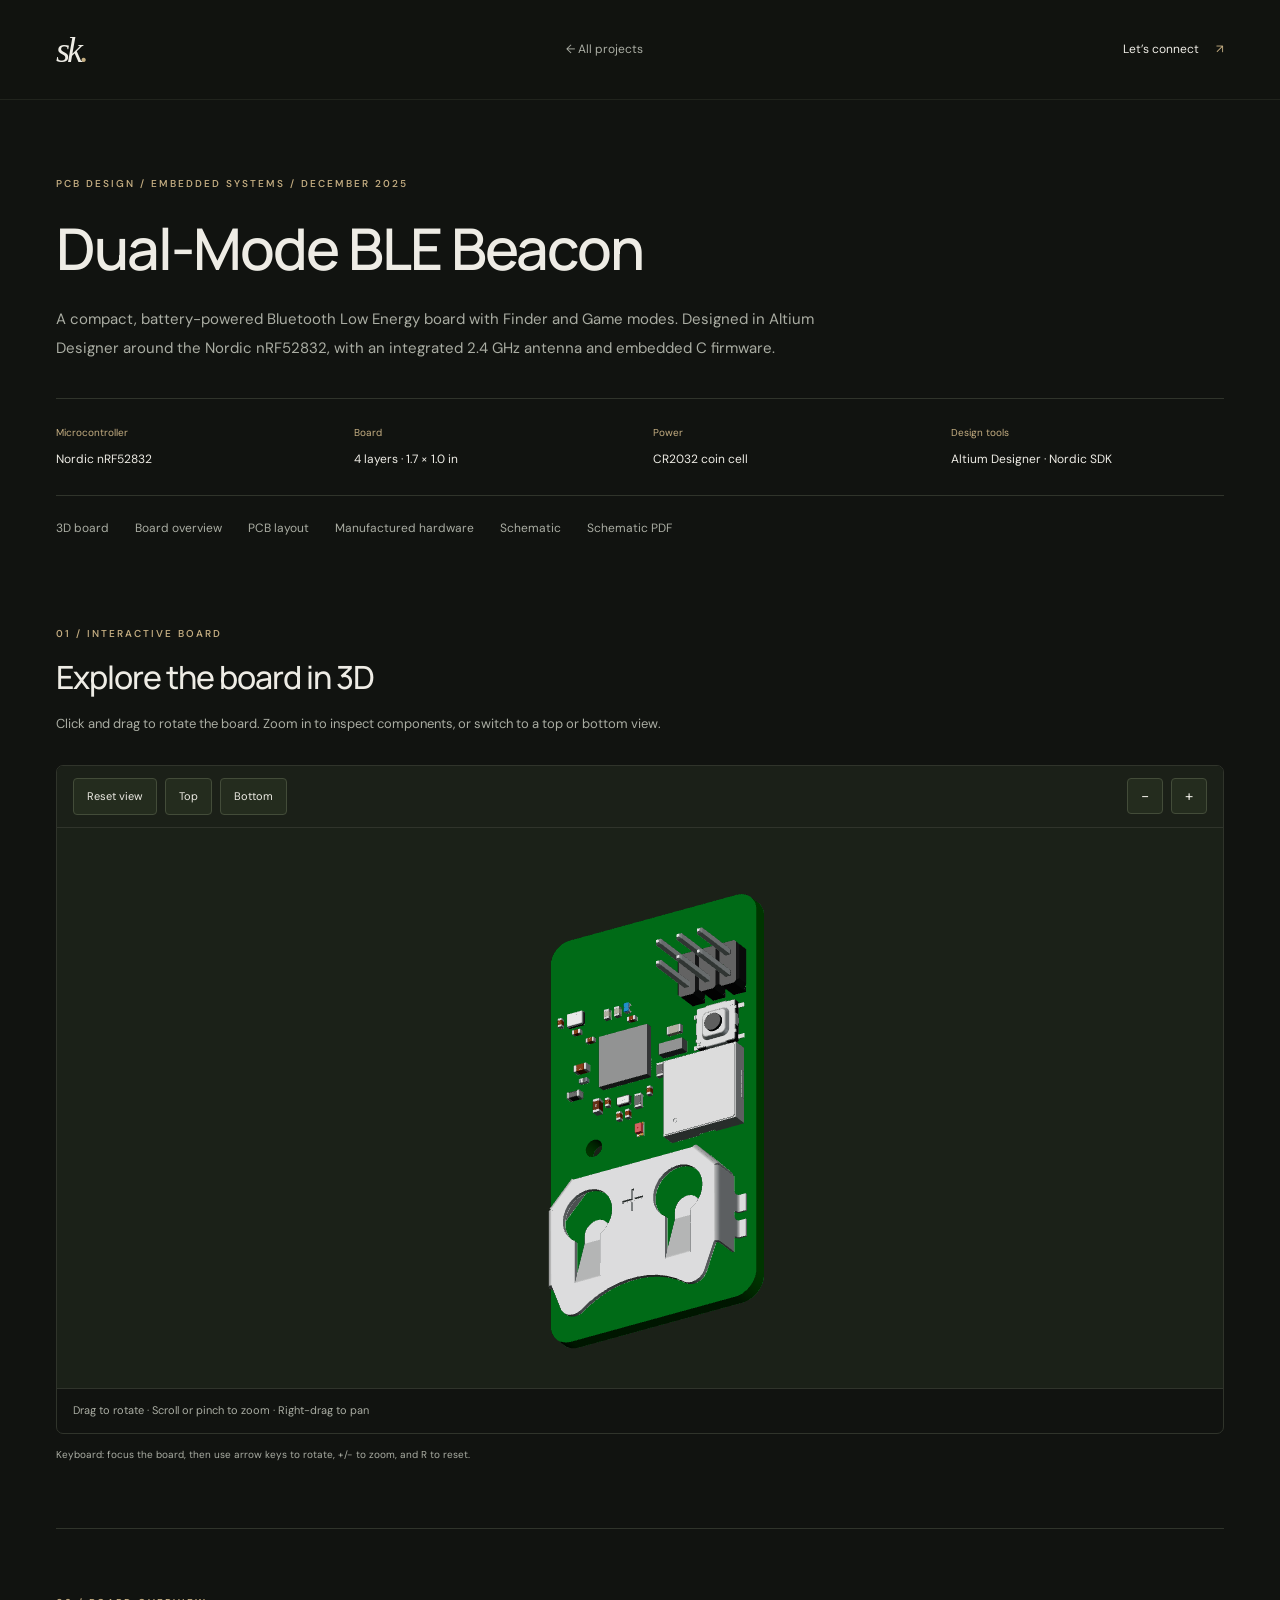
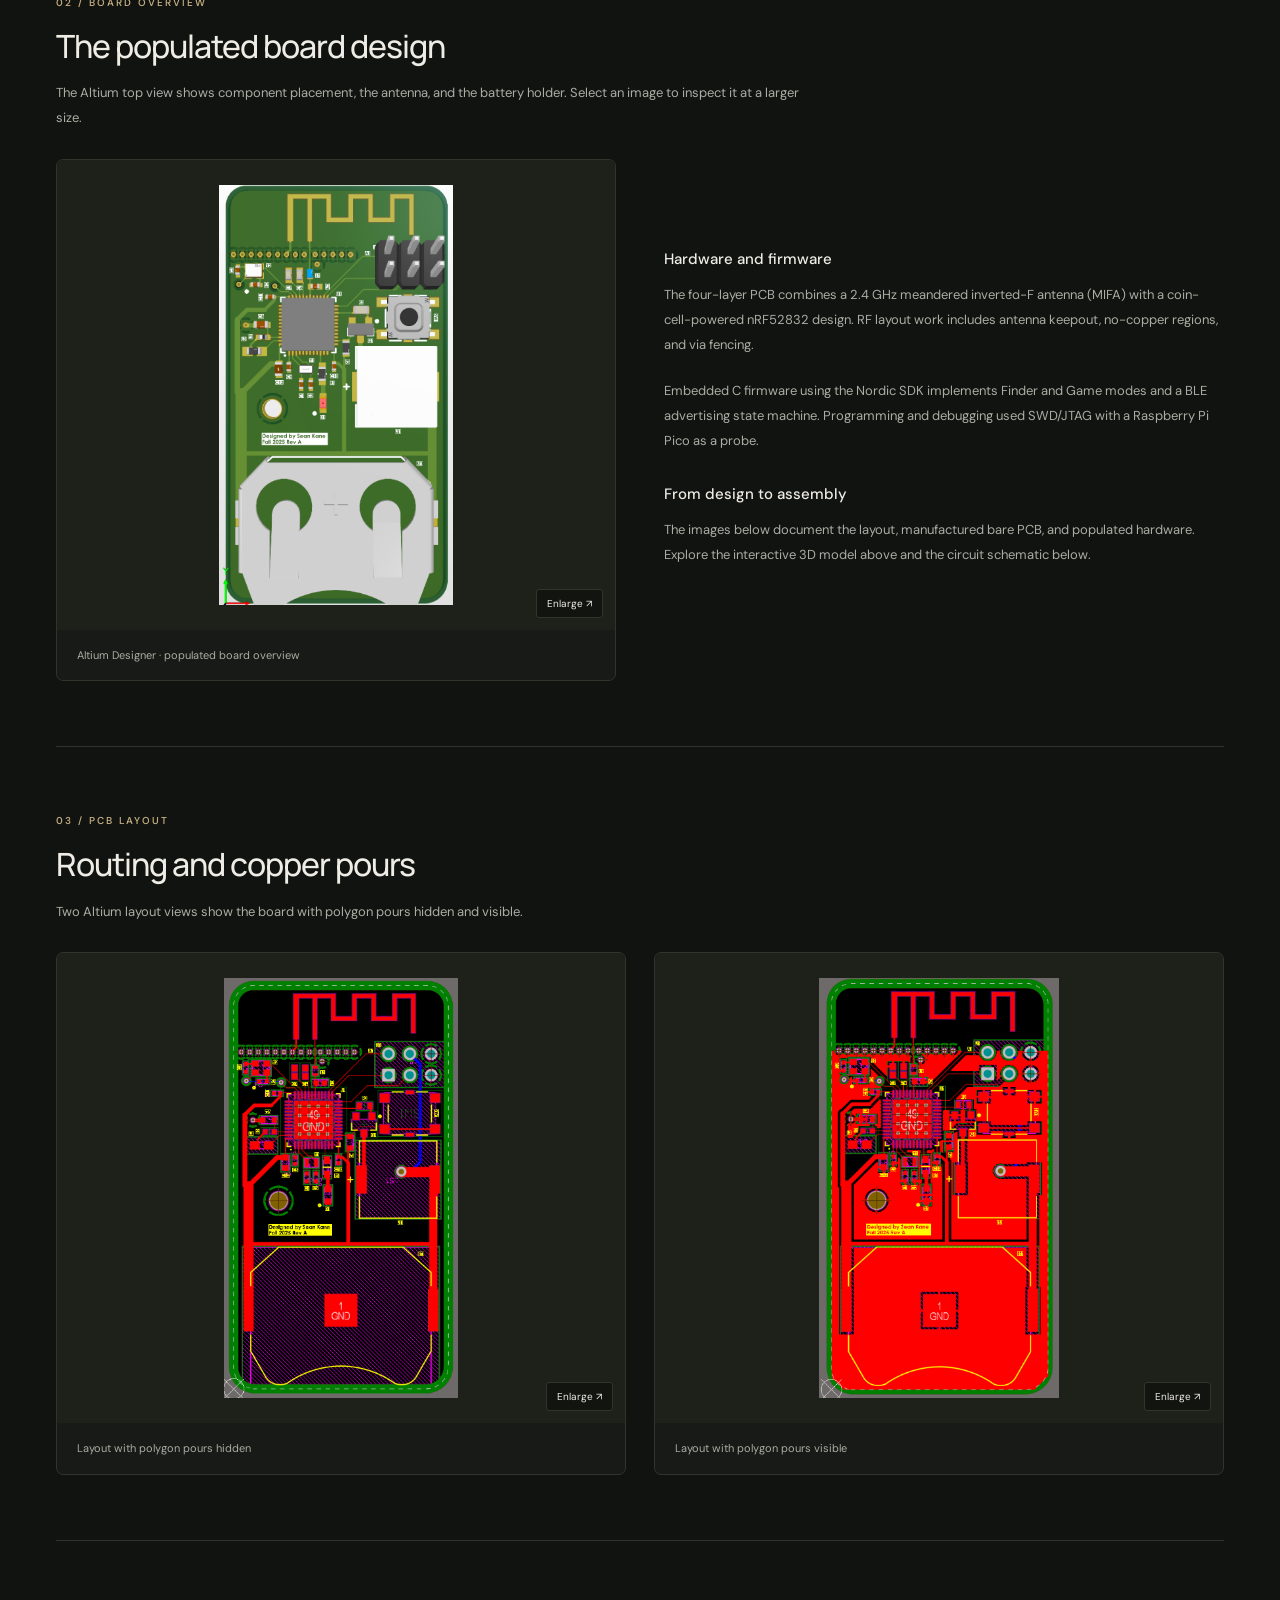
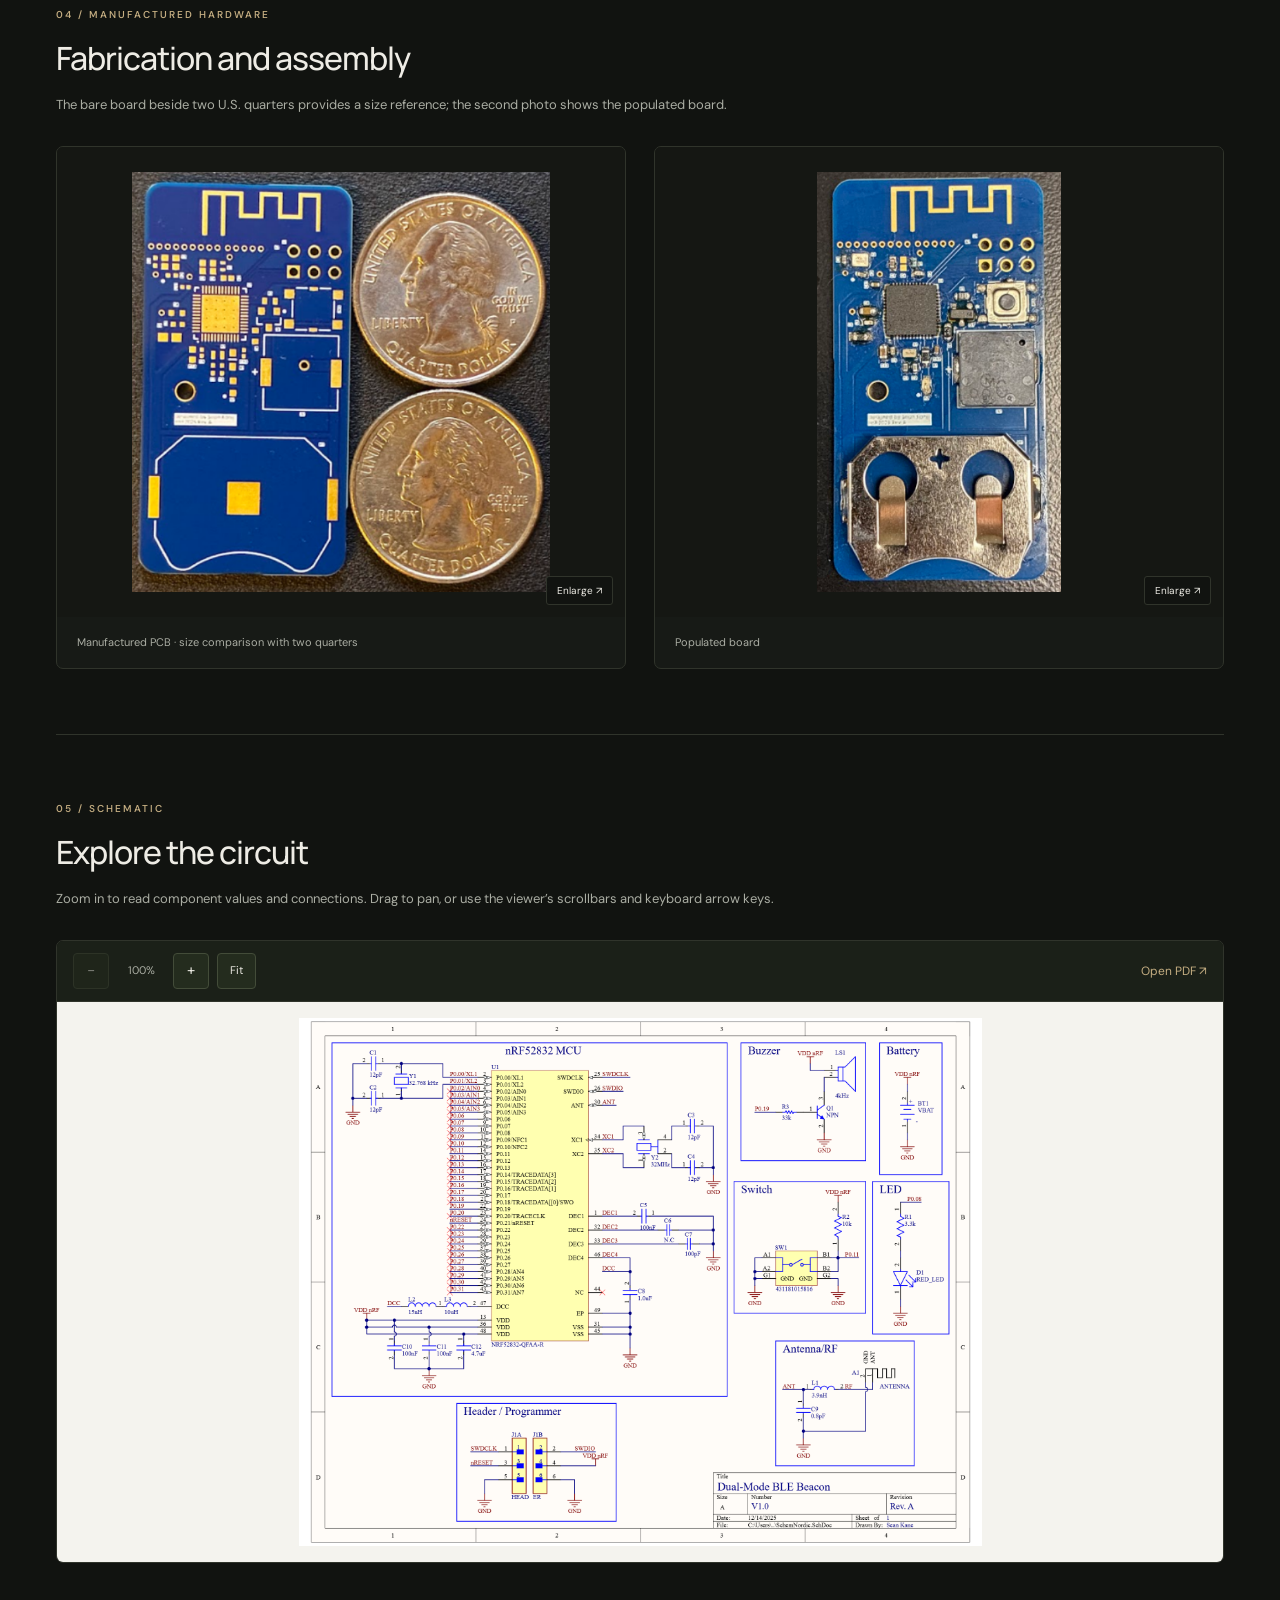
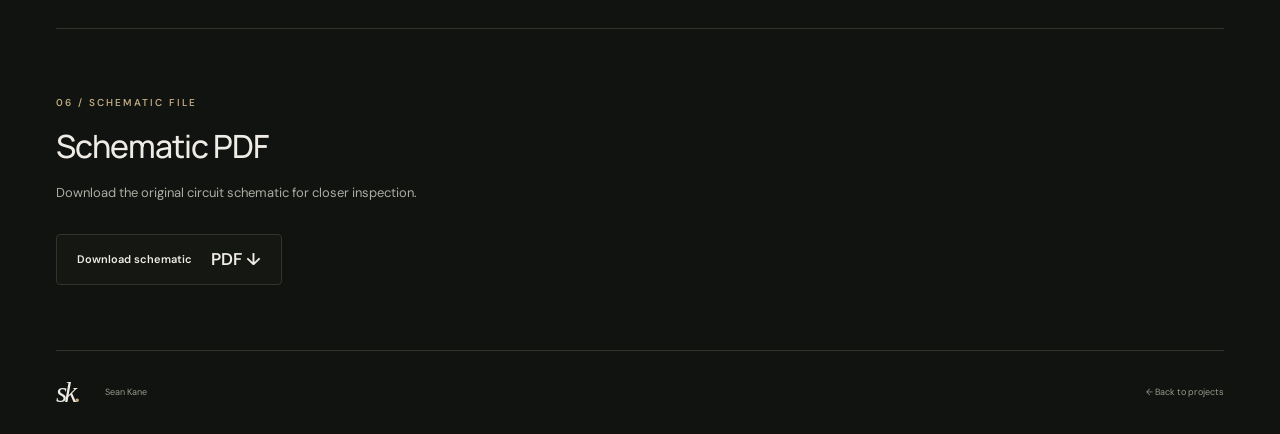
==== commit 8f4c4048: "Add original BLE image gallery and HP5004A system diagram project page" ====
--- a/projects/ble-beacon.html
+++ b/projects/ble-beacon.html
@@ -9,7 +9,7 @@
   <link rel="icon" href="../assets/favicon.svg" type="image/svg+xml">
   <link rel="stylesheet" href="../styles.css?v=ble-preview-1">
   <link rel="stylesheet" href="ble-beacon.css">
-  <script src="ble-beacon.js" defer></script>
+  <script src="ble-beacon.js?v=20260907" defer></script>
   <script type="importmap">{"imports":{"three":"../assets/vendor/three/three.module.min.js"}}</script>
   <script type="module" src="board-viewer.js"></script>
 </head>
@@ -22,7 +22,7 @@
       <h1 id="project-title">Dual-Mode BLE Beacon</h1>
       <p>A compact, battery-powered Bluetooth Low Energy board with Finder and Game modes. Designed in Altium Designer around the Nordic nRF52832, with an integrated 2.4 GHz antenna and embedded C firmware.</p>
       <dl class="project-facts"><div><dt>Microcontroller</dt><dd>Nordic nRF52832</dd></div><div><dt>Board</dt><dd>4 layers · 1.7 × 1.0 in</dd></div><div><dt>Power</dt><dd>CR2032 coin cell</dd></div><div><dt>Design tools</dt><dd>Altium Designer · Nordic SDK</dd></div></dl>
-      <nav class="project-nav" aria-label="Project sections"><a href="#model">3D board</a><a href="#board">Project overview</a><a href="#schematic">Schematic</a><a href="#files">Schematic PDF</a></nav>
+      <nav class="project-nav" aria-label="Project sections"><a href="#model">3D board</a><a href="#board">Board overview</a><a href="#layout">PCB layout</a><a href="#hardware">Manufactured hardware</a><a href="#schematic">Schematic</a><a href="#files">Schematic PDF</a></nav>
     </section>
     <section id="model" class="project-section" aria-labelledby="model-title">
       <div class="project-section-heading"><p class="eyebrow section-index">01 / Interactive board</p><h2 id="model-title">Explore the board in 3D</h2><p>Click and drag to rotate the board. Zoom in to inspect components, or switch to a top or bottom view.</p></div>
@@ -34,19 +34,34 @@
       <p class="model-keyboard">Keyboard: focus the board, then use arrow keys to rotate, +/− to zoom, and R to reset.</p>
     </section>
     <section id="board" class="project-section" aria-labelledby="board-title">
-      <div class="project-section-heading"><p class="eyebrow section-index">02 / Project overview</p><h2 id="board-title">Hardware and firmware design</h2><p>A four-layer RF board and embedded firmware for a dual-mode Bluetooth Low Energy beacon.</p></div>
-      <div class="board-overview overview-text">
-        <div class="design-notes"><h3>Hardware and firmware</h3><p>The four-layer PCB combines a 2.4 GHz meandered inverted-F antenna (MIFA) with a coin-cell-powered nRF52832 design. RF layout work includes antenna keepout, no-copper regions, and via fencing.</p><p>Embedded C firmware using the Nordic SDK implements Finder and Game modes and a BLE advertising state machine. Programming and debugging used SWD/JTAG with a Raspberry Pi Pico as a probe.</p><h3>Design documentation</h3><p>Explore the circuit schematic below, or open the original PDF. The interactive board view is rendered from the project's STEP model.</p></div>
+      <div class="project-section-heading"><p class="eyebrow section-index">02 / Board overview</p><h2 id="board-title">The populated board design</h2><p>The Altium top view shows component placement, the antenna, and the battery holder. Select an image to inspect it at a larger size.</p></div>
+      <div class="board-overview">
+        <figure class="evidence-card"><button class="image-open" type="button" data-full="../assets/ble-beacon/altium-overview.png" data-caption="Altium Designer — populated board overview" aria-label="Enlarge the Altium populated board overview"><img src="../assets/ble-beacon/altium-overview.png" alt="Altium top view of the populated BLE beacon with antenna, microcontroller, headers, button, and battery holder" width="352" height="636"><span class="image-affordance">Enlarge ↗</span></button><figcaption>Altium Designer · populated board overview</figcaption></figure>
+        <div class="design-notes"><h3>Hardware and firmware</h3><p>The four-layer PCB combines a 2.4 GHz meandered inverted-F antenna (MIFA) with a coin-cell-powered nRF52832 design. RF layout work includes antenna keepout, no-copper regions, and via fencing.</p><p>Embedded C firmware using the Nordic SDK implements Finder and Game modes and a BLE advertising state machine. Programming and debugging used SWD/JTAG with a Raspberry Pi Pico as a probe.</p><h3>From design to assembly</h3><p>The images below document the layout, manufactured bare PCB, and populated hardware. Explore the interactive 3D model above and the circuit schematic below.</p></div>
+      </div>
+    </section>
+    <section id="layout" class="project-section" aria-labelledby="layout-title">
+      <div class="project-section-heading"><p class="eyebrow section-index">03 / PCB layout</p><h2 id="layout-title">Routing and copper pours</h2><p>Two Altium layout views show the board with polygon pours hidden and visible.</p></div>
+      <div class="evidence-grid">
+        <figure class="evidence-card"><button class="image-open" type="button" data-full="../assets/ble-beacon/layout-no-pours.png" data-caption="PCB layout — polygon pours hidden" aria-label="Enlarge the PCB layout without polygon pours"><img src="../assets/ble-beacon/layout-no-pours.png" alt="Altium BLE beacon PCB layout with polygon pours hidden, exposing routing and component pads" width="355" height="640" loading="lazy"><span class="image-affordance">Enlarge ↗</span></button><figcaption>Layout with polygon pours hidden</figcaption></figure>
+        <figure class="evidence-card"><button class="image-open" type="button" data-full="../assets/ble-beacon/layout-pours.png" data-caption="PCB layout — polygon pours visible" aria-label="Enlarge the PCB layout with polygon pours"><img src="../assets/ble-beacon/layout-pours.png" alt="Altium BLE beacon PCB layout with filled copper polygon pours visible" width="361" height="633" loading="lazy"><span class="image-affordance">Enlarge ↗</span></button><figcaption>Layout with polygon pours visible</figcaption></figure>
+      </div>
+    </section>
+    <section id="hardware" class="project-section" aria-labelledby="hardware-title">
+      <div class="project-section-heading"><p class="eyebrow section-index">04 / Manufactured hardware</p><h2 id="hardware-title">Fabrication and assembly</h2><p>The bare board beside two U.S. quarters provides a size reference; the second photo shows the populated board.</p></div>
+      <div class="evidence-grid">
+        <figure class="evidence-card"><button class="image-open hardware-photo" type="button" data-full="../assets/ble-beacon/bare-board.png" data-caption="Manufactured bare PCB beside two U.S. quarters" aria-label="Enlarge the manufactured bare board photo"><img src="../assets/ble-beacon/bare-board.png" alt="Blue unpopulated BLE beacon PCB beside two U.S. quarters for size comparison" width="596" height="596" loading="lazy"><span class="image-affordance">Enlarge ↗</span></button><figcaption>Manufactured PCB · size comparison with two quarters</figcaption></figure>
+        <figure class="evidence-card"><button class="image-open hardware-photo" type="button" data-full="../assets/ble-beacon/assembled-board.png" data-caption="Populated BLE beacon PCB" aria-label="Enlarge the populated board photo"><img src="../assets/ble-beacon/assembled-board.png" alt="Populated blue BLE beacon PCB with soldered microcontroller, button, components, and coin-cell holder" width="333" height="607" loading="lazy"><span class="image-affordance">Enlarge ↗</span></button><figcaption>Populated board</figcaption></figure>
       </div>
     </section>
     <section id="schematic" class="project-section" aria-labelledby="schematic-title">
-      <div class="project-section-heading"><p class="eyebrow section-index">03 / Schematic</p><h2 id="schematic-title">Explore the circuit</h2><p>Zoom in to read component values and connections. Drag to pan, or use the viewer’s scrollbars and keyboard arrow keys.</p></div>
+      <div class="project-section-heading"><p class="eyebrow section-index">05 / Schematic</p><h2 id="schematic-title">Explore the circuit</h2><p>Zoom in to read component values and connections. Drag to pan, or use the viewer’s scrollbars and keyboard arrow keys.</p></div>
       <div class="schematic-viewer">
         <div class="viewer-toolbar"><div class="zoom-controls" role="group" aria-label="Schematic zoom"><button type="button" id="schematic-out" aria-label="Zoom out of schematic">−</button><output id="schematic-zoom" aria-live="polite">100%</output><button type="button" id="schematic-in" aria-label="Zoom into schematic">+</button><button type="button" id="schematic-fit">Fit</button></div><a href="../assets/ble-beacon/schematic.pdf" target="_blank" rel="noopener">Open PDF ↗</a></div>
         <div id="schematic-viewport" class="pan-viewport" tabindex="0" role="region" aria-label="Zoomable BLE beacon schematic"><div class="pan-stage"><img id="schematic-image" src="../assets/ble-beacon/schematic.png" alt="Complete BLE beacon electrical schematic. The PDF version is available above." loading="lazy" draggable="false"></div></div>
       </div>
     </section>
-    <section id="files" class="project-section project-files" aria-labelledby="files-title"><div class="project-section-heading"><p class="eyebrow section-index">04 / Schematic file</p><h2 id="files-title">Schematic PDF</h2><p>Download the original circuit schematic for closer inspection.</p></div><div class="file-links"><a href="../assets/ble-beacon/schematic.pdf" download class="button button-secondary">Download schematic <span>PDF ↓</span></a></div></section>
+    <section id="files" class="project-section project-files" aria-labelledby="files-title"><div class="project-section-heading"><p class="eyebrow section-index">06 / Schematic file</p><h2 id="files-title">Schematic PDF</h2><p>Download the original circuit schematic for closer inspection.</p></div><div class="file-links"><a href="../assets/ble-beacon/schematic.pdf" download class="button button-secondary">Download schematic <span>PDF ↓</span></a></div></section>
   </main>
   <footer class="site-footer section-shell"><a class="wordmark" href="../index.html" aria-label="Sean Kane, home">sk<span>.</span></a><span>Sean Kane</span><a class="footer-end" href="../index.html#work">← Back to projects</a></footer>
   <dialog id="image-dialog" class="image-dialog" aria-labelledby="image-caption"><div class="viewer-toolbar"><h2 id="image-caption"></h2><div class="zoom-controls" role="group" aria-label="Image zoom"><button type="button" id="image-out" aria-label="Zoom out of image">−</button><output id="image-zoom" aria-live="polite">100%</output><button type="button" id="image-in" aria-label="Zoom into image">+</button><button type="button" id="image-fit">Fit</button><button type="button" class="image-close" aria-label="Close image viewer">×</button></div></div><div id="image-viewport" class="pan-viewport" tabindex="0" role="region" aria-label="Zoomable project image"><div class="pan-stage"><img id="detail-image" alt="" draggable="false"></div></div><a id="original-image" target="_blank" rel="noopener">Open original image ↗</a></dialog>
--- a/styles.css
+++ b/styles.css
@@ -33,7 +33,7 @@
 .about-tools li{font-size:12px;color:var(--muted);line-height:1.7}
 @media(max-width:1050px){.about{grid-template-columns:minmax(0,1fr) minmax(240px,320px);gap:28px 40px}}
 @media(max-width:760px){.about{grid-template-columns:minmax(0,1fr);grid-template-areas:"title" "portrait" "copy";gap:24px}.about-portrait{width:min(100%,360px);justify-self:center}.about-tools ul{gap:8px 16px}}
-.project-grid{grid-template-columns:repeat(3,minmax(0,1fr));gap:22px}
+.project-grid{grid-template-columns:repeat(2,minmax(0,1fr));gap:22px}
 .project-meta{display:flex;justify-content:space-between;align-items:center;gap:12px;font-size:8px;letter-spacing:1px;color:var(--gold);margin-bottom:18px}
 .project-meta span{letter-spacing:0;font-size:9px;color:var(--muted)}
 .project-grid .project-title-row h3{font-size:16px}
@@ -46,5 +46,16 @@
 .beacon-project .project-body>p{font-size:13px;margin-block:18px 22px}
 .project-read{display:inline-flex;align-items:center;gap:20px;font-size:12px;color:var(--gold);margin-top:28px}
 .project-read:hover,.project-title-row h3 a:hover{color:#ead5ac}
+.signature-project-image{display:flex;align-items:center;justify-content:center;background:#fff;padding:12px;border-bottom:1px solid var(--line);aspect-ratio:982/556}
+.signature-project-image img{display:block;width:100%;height:auto;object-fit:contain}
 @media(max-width:1050px){.project-grid{grid-template-columns:repeat(2,minmax(0,1fr))}.beacon-project .project-body{padding:28px}}
 @media(max-width:760px){.project-grid{grid-template-columns:minmax(0,1fr)}.beacon-project{grid-template-columns:minmax(0,1fr)}.beacon-project-image{height:280px;border-right:0;border-bottom:1px solid var(--line)}.beacon-project .project-body{padding:24px}.beacon-project .project-title-row h3{font-size:22px}}
+
+.signature-project{grid-column:1/-1;display:grid;grid-template-columns:minmax(0,1fr) minmax(0,1fr);align-items:center}
+.signature-project-image{height:320px;aspect-ratio:auto;border-bottom:0;border-right:1px solid var(--line);padding:18px}
+.signature-project-image img{height:100%;object-fit:contain}
+.signature-project .project-body{padding:35px 40px}
+.signature-project .project-title-row h3{font-size:25px}
+.signature-project .project-body>p{font-size:13px;margin-block:18px 22px}
+@media(max-width:1050px){.signature-project .project-body{padding:28px}}
+@media(max-width:760px){.signature-project{grid-template-columns:minmax(0,1fr)}.signature-project-image{height:auto;aspect-ratio:982/556;border-right:0;border-bottom:1px solid var(--line);padding:12px}.signature-project .project-body{padding:24px}.signature-project .project-title-row h3{font-size:22px}}
